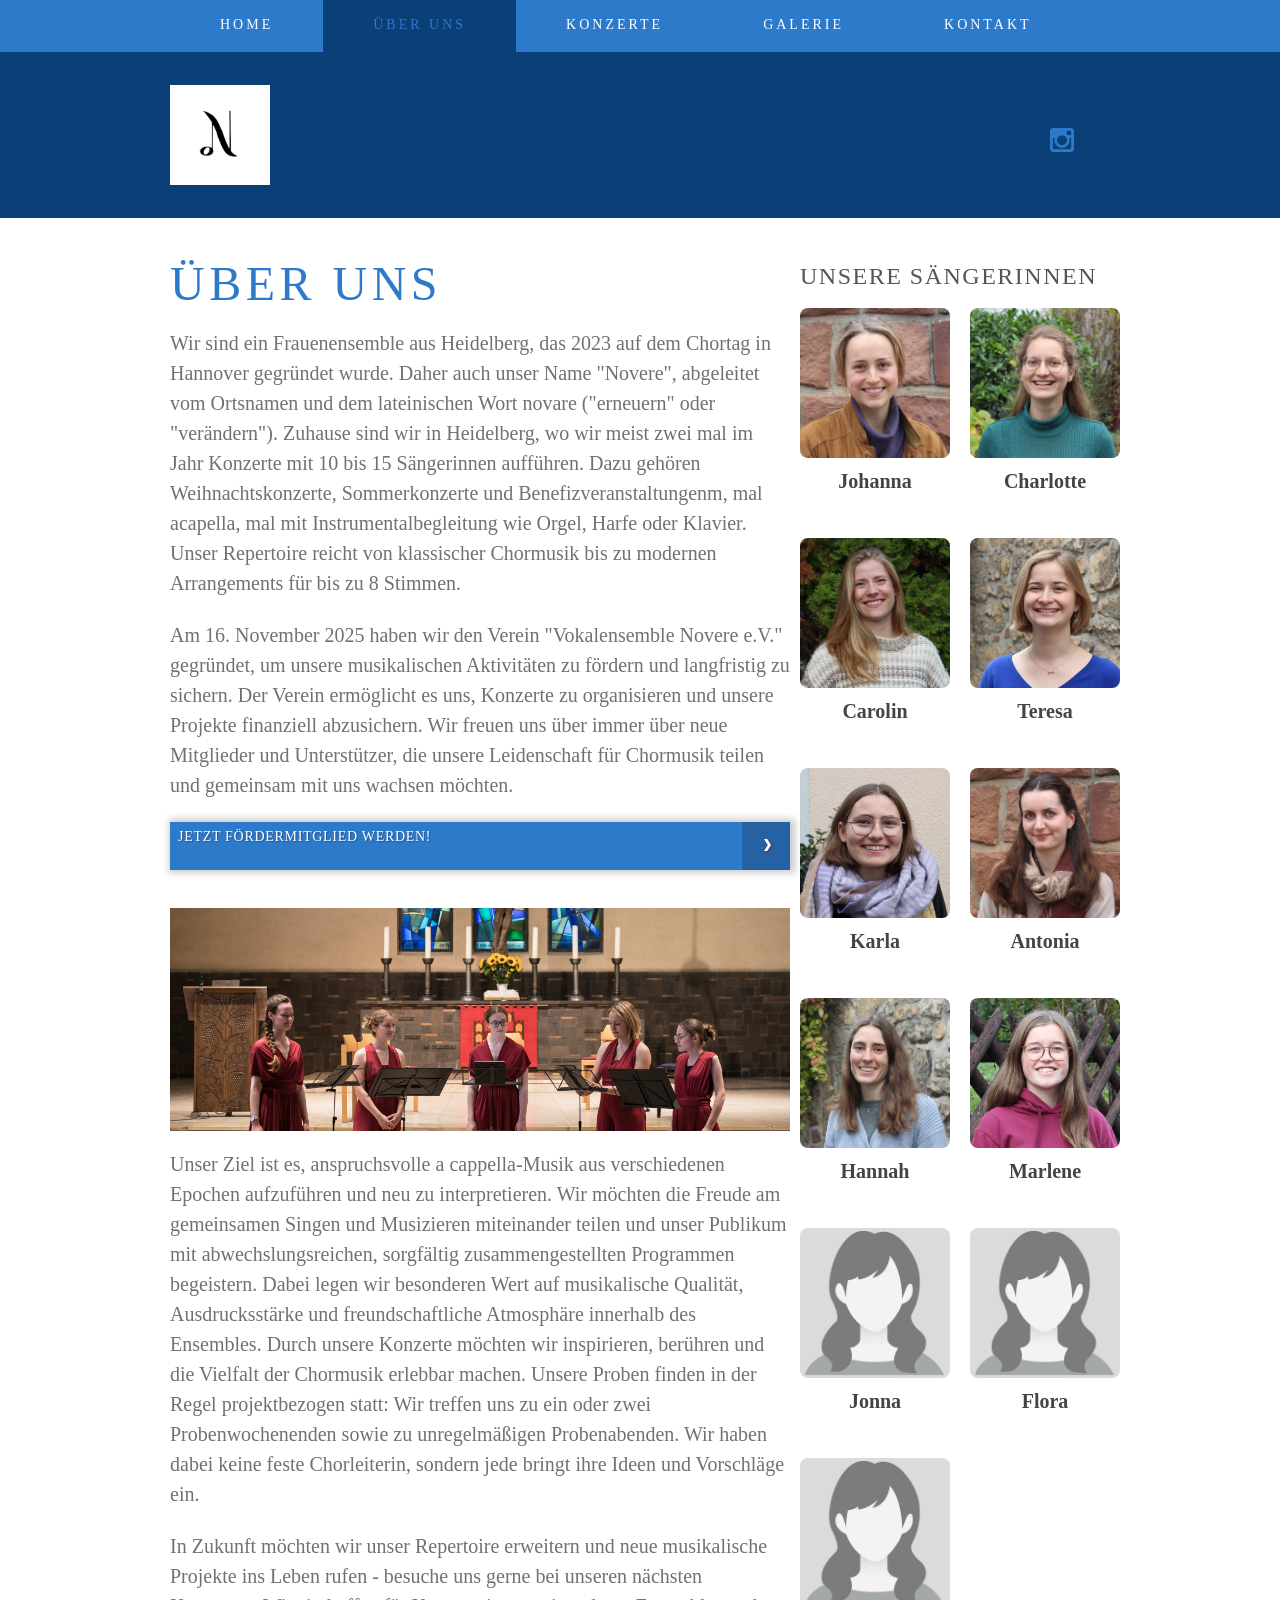
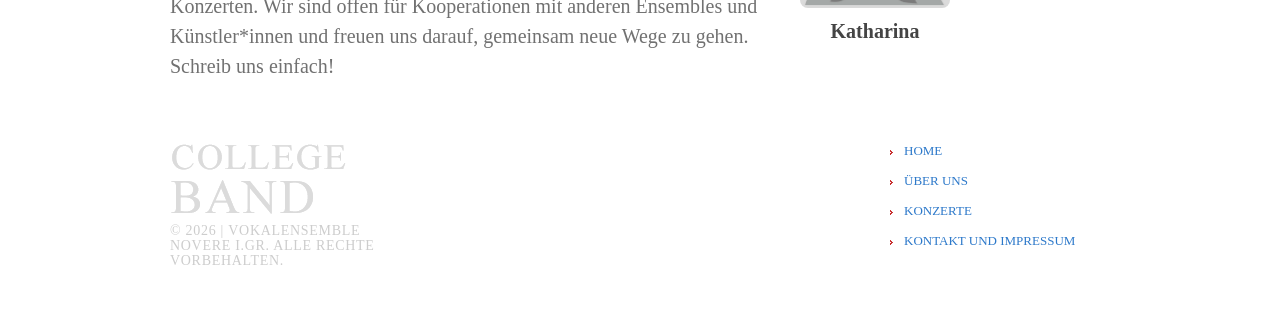
==== aboutus.html @ 7cf6eab9 "Initial commit" ====
<!DOCTYPE html>
<html lang="en">
<head>
    <title>Über Uns</title>
    <meta charset="utf-8">
    <meta name = "format-detection" content = "telephone=no" />
    <link rel="icon" href="images/favicon.ico" type="image/x-icon">
    <link rel="shortcut icon" href="images/favicon.ico" type="image/x-icon"/>
    <link rel="stylesheet" href="css/style.css">
    <script src="js/jquery.js"></script>
    <script src="js/jquery-migrate-1.1.1.js"></script>
    <script src="js/jquery.easing.1.3.js"></script>
    <script src="js/script.js"></script>
    <script src="js/superfish.js"></script>
    <script src="js/jquery.ui.totop.js"></script>
    <script src="js/jquery.mobilemenu.js"></script>

    <script>
        $(document).ready(function(){
            
            $().UItoTop({ easingType: 'easeOutQuart' });
        });
    </script>
</head>

<body>
<div id="page-wrapper">

<!--==============================header=================================-->
<header id="header">
    <section class="bg">
        <div class="container_12">
            <div class="grid_12">
                <section class="clearfix top_nav">
                    <nav class="horizontal-nav full-width horizontalNav-notprocessed">
                        <!-- ======= Navigation (Menü) ======= -->
                        <ul class="sf-menu">
                            <li><a href="index.html">Home</a></li>
                            <li class="current"><a href="aboutus.html">Über Uns</a> </li>
                            <li><a href="concerts.html">Konzerte</a> </li> 
                            <li><a href="gallery.html">Galerie</a> </li>
                            <li><a href="contact.html">Kontakt</a> </li>
                        </ul>
                    </nav><div class="clear"></div>
                </section>
            </div>
        </div>
    </section>
    <div class="container_12">
        <div class="grid_12 bg3">
            <div class="row">
                <div class="grid_11 alpha">
                    <h1><a href="index.html"><img src="images/logo.svg" alt="" style="max-height:100px; width:auto;"></a></h1>  <!-- TODO: Logo austauschen -->
                </div>
                <div class="grid_1 omega"> 
                    <div class="socials">
                        <a href="https://www.instagram.com/vokalensemble.novere/" target="_blank">
                            <i class="fa fa-instagram"></i>
                        </a>
                    </div>
                </div>
            </div>
        </div>
    </div>
</header>

<!--===================content====================-->

<div id="content">
    <div class="container_12">
        <div class="grid_8">
            <h2 class="pad2 mrg5">Über Uns</h2>
            <p> <!-- Who, when, where? -->
                Wir sind ein Frauenensemble aus Heidelberg, das 2023 auf dem Chortag in Hannover gegründet wurde.
                Daher auch unser Name "Novere", abgeleitet vom Ortsnamen und dem lateinischen Wort novare ("erneuern" oder "verändern").
                Zuhause sind wir in Heidelberg, wo wir meist zwei mal im Jahr Konzerte mit 10 bis 15 Sängerinnen aufführen.
                Dazu gehören Weihnachtskonzerte, Sommerkonzerte und Benefizveranstaltungenm, mal acapella, mal mit Instrumentalbegleitung wie Orgel, Harfe oder Klavier.
                Unser Repertoire reicht von klassischer Chormusik bis zu modernen Arrangements für bis zu 8 Stimmen.
            </p>

            <p> <!-- Vereinsgründung -->
                Am  16. November 2025 haben wir den Verein "Vokalensemble Novere e.V." gegründet, um unsere musikalischen Aktivitäten zu fördern und langfristig zu sichern.
                Der Verein ermöglicht es uns, Konzerte zu organisieren und unsere Projekte finanziell abzusichern.
                Wir freuen uns über immer über neue Mitglieder und Unterstützer, die unsere Leidenschaft für Chormusik teilen und gemeinsam mit uns wachsen möchten.
            </p>
            
            <div class="div1">
                <a class="a2" href="contact.html"> Jetzt Fördermitglied werden!</a>
            </div> 
            
            <figure class="mrg3">
                <img src="images/photos/2024-06-29_Konzertfoto_Berlin_schmal.JPG" alt="">
            </figure>

            <p> <!-- Mission, values, goals? -->
                Unser Ziel ist es, anspruchsvolle a cappella-Musik aus verschiedenen Epochen aufzuführen und neu zu interpretieren. 
                Wir möchten die Freude am gemeinsamen Singen und Musizieren miteinander teilen und unser Publikum mit abwechslungsreichen, sorgfältig zusammengestellten Programmen begeistern. 
                Dabei legen wir besonderen Wert auf musikalische Qualität, Ausdrucksstärke und freundschaftliche Atmosphäre innerhalb des Ensembles.
                Durch unsere Konzerte möchten wir inspirieren, berühren und die Vielfalt der Chormusik erlebbar machen.
                Unsere Proben finden in der Regel projektbezogen statt: Wir treffen uns zu ein oder zwei Probenwochenenden sowie zu unregelmäßigen Probenabenden.
                Wir haben dabei keine feste Chorleiterin, sondern jede bringt ihre Ideen und Vorschläge ein.
            </p>

            <p> <!-- Future plans? -->
                In Zukunft möchten wir unser Repertoire erweitern und neue musikalische Projekte ins Leben rufen - besuche uns gerne bei unseren nächsten Konzerten.
                Wir sind offen für Kooperationen mit anderen Ensembles und Künstler*innen und freuen uns darauf, gemeinsam neue Wege zu gehen. Schreib uns einfach!
            </p>
        </div>

        <h3 class="pad2 mrg6">Unsere Sängerinnen</h3> <!-- TODO Mitglieder austauschen -->
        <div class="members-grid">
            <div class="member">
                <img src="images/members/johanna.JPG" alt="Johanna" class="member-img">
                <p class="member-name">Johanna</p>
            </div>

            <div class="member">
                <img src="images/members/charlotte.JPG" alt="Charlotte" class="member-img">
                <p class="member-name">Charlotte</p>
            </div>

            <div class="member">
                <img src="images/members/carolin.JPG" alt="Carolin" class="member-img">
                <p class="member-name">Carolin</p>
            </div>

            <div class="member">
                <img src="images/members/teresa.JPG" alt="Teresa" class="member-img">
                <p class="member-name">Teresa</p>
            </div>

            <div class="member">
                <img src="images/members/karla.JPG" alt="Karla" class="member-img">
                <p class="member-name">Karla</p>
            </div>
            
            <div class="member">
                <img src="images/members/antonia.JPG" alt="Antonia" class="member-img">
                <p class="member-name">Antonia</p>
            </div>
            
            <div class="member">
                <img src="images/members/hannah.JPG" alt="Hannah" class="member-img">
                <p class="member-name">Hannah</p>
            </div>
            
            
            
            <div class="member">
                <img src="images/members/marlene.JPG" alt="Marlene" class="member-img">
                <p class="member-name">Marlene</p>
            </div>
            
            <div class="member">
                <img src="images/members/member.jpg" alt="Jonna" class="member-img">
                <p class="member-name">Jonna</p>
            </div>
            
            <div class="member">
                <img src="images/members/member.jpg" alt="Flora" class="member-img">
                <p class="member-name">Flora</p>
            </div>

            <div class="member">
                <img src="images/members/member.jpg" alt="Katharina" class="member-img">
                <p class="member-name">Katharina</p>
            </div>
            
        </div>
    </div>
</div>


<!--===================footer=====================-->

<footer>
    <div class="container_12">
        <div class="grid_3 flt1">
            <ul class="list1">
                <li><a href="index.html">Home</a></li>
                <li><a href="aboutus.html">Über Uns</a></li>
                <li><a href="concerts.html">Konzerte</a></li>
                <li><a href="contact.html">Kontakt und Impressum</a></li>
            </ul>
        </div>
        
        <div class="grid_3">
            <h1><a href="index.html"><img src="images/logo_footer.png" alt=""></a></h1> <!-- TODO: Logo austauschen -->
            <p class="privacy">&copy; <span id="copyright-year"></span>&nbsp;|&nbsp;<a href="contact.html">Vokalensemble Novere i.Gr. Alle Rechte vorbehalten.</a></p><!--{%FOOTER_LINK} -->
        </div>
    </div>
</footer>

</div>

</body>

</html>
---- css/style.css ----
/*css*/
@import "../css/reset.css";
@import "../css/skeleton.css";
@import "../css/font-awesome.css";
@import "../css/superfish.css";

@import url(//fonts.googleapis.com/css?family=Open+Sans:400,700italic,400italic,700);

html, body {
  height: 100%;      /* Browser-Fenster komplett füllen */
  margin: 0;
  padding: 0;
}

#page-wrapper {
  min-height: 100%;  /* mindestens Bildschirmhöhe */
  display: flex;
  flex-direction: column;
}

#content {
  flex: 1;           /* Content nimmt den freien Platz ein */
}

body{
	min-width: 960px;
	background-color: #fff;
	font: 20px/30px 'Trebuchet MS'; /*font: 13px/18px 'Trebuchet MS';*/
	color: #717171; /*#bababa;*/
}
p {
	margin-bottom: 22px;
}
h2, h3{
	font-weight: normal;
	font-family: 'times new roman';
	text-transform: uppercase;
}
h2{
	font-size: 48px;
	letter-spacing: 4.5px;
	color: #2d79ca; /*  #c73030;*/
	padding-top: 43px;
	margin-bottom: 20px;
	line-height: 40px;
}
h3{
	font-size: 24px;
	color: #555;
	letter-spacing: 1.5px;
	line-height: 24px;
	margin-bottom: 15px;
	padding-top: 43px;
}
img {
	max-width: 100%;
}
input {
	border-radius: 0 !important;
	outline: none !important;
	-webkit-appearance: none;
}
article{
	overflow: hidden;
}
a[href^="tel:"] {
	color: inherit;
	text-decoration: none;
}
figure{
	display: inline-block;
}
* {
	-webkit-text-size-adjust: none;
}

/*--------------Header--------------*/
#header{
	/*background: url('../images/bg11.jpg') repeat-x;*/
	background: #0b3f77; 
	position: relative;
}
section.bg{
	/*background: url('../images/bg.jpg') repeat-x;*/
	background: #2d79ca;
}
.bg3{
	background: url('../images/bg3.png') -27px -5px no-repeat;
}
#header h1{
	clear: both;
	display: inline-block;
	margin: 33px 0;
}
#header h1 img{
	display: block;
}
.socials i.fa-instagram {
    font-size: 28px;   /* Icon-Größe */
    color: #2d79ca;    /* Instagram-Farbe */
    transition: color 0.3s;
}

.socials i.fa-instagram:hover {
    color: #fff;
}
.socials{
	padding-top: 75px;
}
.video_icon{
	width: 68px;
	background: url('../images/icon_video.jpg') no-repeat;
	display: inline-block;
	height: 68px;
	position: absolute;
	top: 50%;
	left: 50%;
	margin-left: -34px;
}
.video_icon:hover{
	opacity: 0.5;
}
.block{
	display: inline-block;
}

/*-------------Content-------------*/
.bg2{
	position: relative;
}
.bg2:after{
	height: 77px;
	background: url('../images/bg2.png') no-repeat;
	width: 100%;
	bottom: auto;
	top: 0;
}
.bg7{
	background: #fbfbfb;
}

/*-------------Page 1-------------*/
time{
	font: 48px/48px 'Minion Pro';
}
#header time{
	color: #fff;
	float: left;
	padding: 10px 15px 11px 16px;
	display: inline-block;
	background: #2d79ca;
}
#header time>span, .date{
	text-transform: uppercase;
	font-size: 18px;
}
#header .date{
	background: #fff;
	font-family: 'Minion Pro';
	color: #2d79ca;
	letter-spacing: 2px;
	overflow: hidden;
    padding: 25px 0 0 40px;
	font-weight: bold;
    height: 44px;
}
.div1{
	color: #fff;
	font-family: 'times new roman';
	margin-bottom: 38px;
	text-transform: uppercase;
	line-height: 1
}
.div1 figcaption{
	font-size: 24px;
	line-height: 28px;
	text-shadow: 1px 1px 1px rgba(0, 0, 0, 0.32);
	margin: 5px 0 9px;
	letter-spacing: 1.5px;
}
.flt{
	float: left;
}
.flt1{
	float: right;
}
.div2{
	background: #f5f5f5;
}
.div2 span{
	color: #2d79ca;
	letter-spacing: 1px;
	display: inline-block;
	font: 24px/26px 'times new roman';
	text-transform: uppercase;
	padding: 17px 10px 13px 12px;
}
.div4{
	background: #f5f5f5;
	padding: 15px 20px 20px;
}

/*-------------Page 2-------------*/
time.page2{
	font: 28px/18px 'Minion Pro';
	display: inline-block;
	color: #555;
	float: left;
	margin: 3px 20px 0 0;
}
time.page2 span{
	color: #2d79ca;
}
.extra_wrapper{
	overflow: hidden;
}
.blk1+.blk1{
	margin-top: 35px;
}

/*-------------Page 3-------------*/
.page3{
	font: 28px/18px 'Minion Pro';
	color: #555;
}
time.page3 span{
	color: #2d79ca;
}
.blk3+.blk3{
	margin-top: 20px;
}
.blk4+.blk4{
	margin-top: 30px;
}

/*-------------members-------------*/

.members-grid {
    display: grid;
    grid-template-columns: repeat(2, 1fr); /* 2 Spalten */
    gap: 20px; /* Abstand zwischen den Kästchen */
}

.member {
    text-align: center; /* Name unter Bild zentrieren */
}

.member-img {
    width: 100%;       /* Bild passt in die Spalte */
    max-width: 200px;  /* Begrenzung, damit es nicht zu groß wird */
    height: auto;
    border-radius: 8px; /* optional: abgerundete Ecken */
}

.member-name {
    margin-top: 8px;
    font-weight: bold;
    color: #444; /* oder deine Standardfarbe */
}

/*-------------vergangenes konzert-------------*/

/* Container für vergangene Konzerte */
.concert-past {
    margin-bottom: 30px;
    padding:15px 0px;
    border-bottom: 1px solid #ddd;  /* feine Trennung */
}
.concert-info h4 {
    font-size: 22px;
    margin-bottom: 10px;
	margin-top: 10px;
    color: #444;               /* passt zu deinem Body-Text */
}
.concert-info p {
    font-size: 18px;
    line-height: 1.5;
    color: #717171;            /* gleiche Farbe wie Body */
}
.concert-poster img {
    width: 100%;               /* passt ins Grid */
    height: auto;
    border: 1px solid #ccc;    /* dezenter Rahmen */
    border-radius: 6px;
    padding: 4px;
    background: #fff;
}

/* Kontaktseite */
.contact-info {
  margin-top: 15px;
  font-size: 18px;
  line-height: 1.6;
  color: #717171;
}

.contact-info h4 {
  font-size: 22px;
  margin-bottom: 10px;
  color: #444;
}

.contact-info a {
  color: #2d79ca;
  font-weight: bold;
  text-decoration: none;
}

.contact-info a:hover {
  color: #bababa; 
}

/* Social Media Box */
.social-box {
  background: #f8f8f8;
  padding: 15px;
  border-radius: 8px;
  box-shadow: 0 2px 5px rgba(0,0,0,0.05);
  margin-bottom: 20px;
}

.bank-box {
  background: #ffffff;
  padding: 12px 40px;
  border-radius: 6px;
  margin: 12px 200px;
  text-align: left;
  font-family: "Courier New", monospace;
  border: 1px solid #e0e0e0;
}

.insta-icon {
  width: 24px;
  height: 24px;
  vertical-align: middle;
  margin-right: 8px;
}

.instagram-link {
  display: inline-block;
  margin-top: 10px;
  font-size: 18px;
  color: #E1306C;
  font-weight: bold;
  text-decoration: none;
}

.instagram-link:hover {
  text-decoration: underline;
  color: #bababa;
}

/*-------------images--------------*/
.img1{
	float: left;
	margin: 4px 20px 20px 0;
	display: inline-block;
}
.img2{
	float: left;
	margin: 0px 20px 20px 0;
	display: inline-block;
}
.img7{
	width: 36px;
}
/*.member-img{
	width: 40%;
	height: 150px;
	border-radius: 50%;
	overflow: hidden;
	margin-bottom: 15px;
}*/
.gallery li{
	margin-bottom: 30px;
}

.poster-box {
    width: 100%;
    margin-top: 10px;
    padding: 10px;
    box-sizing: border-box;
}

.slider-box {
    background: #2d79ca;              /* gleiches Blau */
    color: #fff;                      /* weiße Schrift */
    font-family: 'times new roman';
    font-size: 24px;
    line-height: 38px;
    letter-spacing: 1px;
    padding: 20px;                    /* etwas Innenabstand */
    margin-bottom: 37px;              /* Abstand nach unten */
    -webkit-box-shadow: 2px 0px 7px 4px rgba(15, 14, 14, 0.19);
    -moz-box-shadow: 2px 0px 7px 4px rgba(15, 14, 14, 0.19);
    box-shadow: 2px 0px 7px 4px rgba(15, 14, 14, 0.19);
}

/*----------------text-------------*/
.p3, .p7{
	color: #555;
	font-weight: bold;
}
.p4{
	color: #2d79ca;
	letter-spacing: 1.5px;
	text-transform: uppercase;
	font: 'times new roman'; /*14px/18px 'times new roman'*/
}
.p6{
	display: block;
	color: #555;
	font-weight: bold;
}
.p7 span{
	display: inline-block;
	width: 25px;
	position: relative;
}
.qw1:after, .qw2:after{
	content: '';
	height: 12px;
	display: block;
	width: 15px;
	position: absolute;
	color: #2d79ca;
}
.qw1:after{
	background: url('../images/quote1.png') no-repeat;
}
.qw2:after{
	top: 6px;
	background: url('../images/quote2.png') no-repeat;
}

/*---------------List--------------*/
.list{
	font: 12px/24px 'Trebuchet MS'; /*12px/24px 'Trebuchet MS';*/
	text-transform: uppercase;
	color: #555;
	margin-bottom: 34px;
}
.list span{
	color: #2d79ca;
}
.list1{
	margin: 10px 0 0px;
}
.list1 li{
	padding-left: 14px;
}
.list1 a{
	position: relative;
	font: 13px/26px 'Trebuchet MS';
	text-transform: uppercase;
	color: #2d79ca;
}
.list1 a:hover, .a6:hover, .a7:hover, div.a8 a:hover{
	color: #bababa;
}
.list1 a:before{
	content: '';
	top: 7px;
	display: inline-block;
	height: 5px;
	position: absolute;
	left: -14px;
	background: url('../images/marker1.png') right 0 no-repeat;
	width: 3px;
}
.list1 a:hover:before{
	background-position: left 0;
	transition: 0.5s ease;
	-webkit-transition: 0.5s ease;
}

/*---------------Links-------------*/
a {
	text-decoration: none;
	color: inherit;
	transition: 0.5s ease;
	-webkit-transition: 0.5s ease;
}
a:hover {
	color: #2d79ca; /* #e41616; */
}
a.lightbox {
	display: block;
	position: relative;
}
a.lightbox span {
	-webkit-transition: 0.5s ease;
	-o-transition: 0.5s ease;
	transition: 0.5s ease;
	display: block;
	position: absolute;
	z-index: 10;
	left: 0;
	right: 0;
	top: 0;
	bottom: 0;
	background: url(../images/magnify.png) -100px center no-repeat;
}
a.lightbox:hover span {
	background-position: center center;
}
a.a1{
	color: #004691; /*#770000;*/
	letter-spacing: 1px;
	text-transform: uppercase;
	background: #2d79ca;
	display: block;
	margin-bottom: 37px;
}
a.a1>div{
	-webkit-box-shadow: 2px 0px 7px 4px rgba(15, 14, 14, 0.19);  
	-moz-box-shadow: 2px 0px 7px 4px rgba(15, 14, 14, 0.19);  
	box-shadow: 2px 0px 7px 4px rgba(15, 14, 14, 0.19);
	font-size: 24px;
	padding: 20px;
	font-family: 'times new roman';
	line-height: 38px;
}
.a1 .div1 p {
	padding-left: 19px;
    color: #fff;            /* weiß */
    font-size: 18px;        /* normale Größe */
    line-height: 24px;      /* angenehmer Zeilenabstand */
    font-weight: normal;    /* normale Schriftstärke */
    text-transform: none;   /* keine Großbuchstaben */
    margin: 10px 0 10px 0px;     /* Abstand zum oberen Inhalt */
}
.a1:hover .div1 p {
    color: #2d79ca;    /* blue on hover */
}

a.a1>div>span.p2{
	font-size: 72px;
	display: inline-block;
	letter-spacing: -3.5px;
	margin-bottom: 8px;
}
a.a1 span.p1{
	line-height: 34px;
	background: #2462a4; /*#a11d1d;*/
	margin-top: 10px;
	padding: 0 0 2px 22px;
	display: block;
	letter-spacing: 1.5px;
	font-size: 14px;
	color: #2d79ca; /*#e74343*/
}
a.a1>div:hover{
	color: #2d79ca;
	background: #fff;
}
a.a1>:hover .p1{
	background: #e4e4e4;
}
.a2{
	line-height: 18px;
	display: block;
	background: #2d79ca;
	padding: 6px 52px 0 8px;
	position: relative;
	text-shadow: 1px 1px 1px rgba(0, 0, 0, 0.29);
	font-size: 14px;
	letter-spacing: 0.7px;
	min-height: 42px;
	-webkit-box-shadow: 1px 0px 5px 4px rgba(15, 14, 14, 0.19);  -moz-box-shadow: 2px 0px 7px 4px rgba(15, 14, 14, 0.19);  
	box-shadow: 2px 0px 7px 3px rgba(15, 14, 14, 0.22);
}
.a2:hover{
	color: #2d79ca;
	background: #fff;
}
.a2:after, .a3:after, .bg2:after, .a4:after{
	content: '';
	position: absolute;
	display: inline-block;
}
.a2:after{
	top: 0;
	width: 48px;
	right: 0;
	background: url('../images/link.png') 20px 16px no-repeat #2462a4; /*#a11d1d;*/
	height: 48px;
}
.a3:after {
	height: 37px;
	top: 0;
	left: 2px;
	background: url('../images/icon2.png') 0 0 no-repeat;
	width: 37px;
}
div.a31 {
	font-size: 24px;
	line-height: 26px;
	text-transform: uppercase;
	color: #fff;
	letter-spacing: 1px;
	font-family: 'times new roman';
	position: relative;
	padding-top: 41px;
}

a.a3:hover {
	color: #2d79ca; /* #e41616; */
	text-shadow: 1px 1px 1px rgba(0, 0, 0, 0.38);
}
.a3:hover:after {
	background-position: 0 bottom;
}
.a4{
	padding: 9px 50px 9px 18px;
	display: block;
	font: 14px 'times new roman';
	position: relative;
	background: #2d79ca;
	text-transform: uppercase;
	color: #fff;
	letter-spacing: 2px;
}
.a4:after{
	height: 35px;
	right: 0;
	top: 0;
	background: url('../images/link2.png') 13px 10px no-repeat #004691; /*#ac0000;*/
	width: 35px;
}
.a4:hover{
	color: #555;
	background: #e3e3e3;
}
.a5{
	color: #555;
	font-weight: bold;
}
.a6{
	color: #2d79ca;
	text-transform: uppercase;
	font: 14px 'times new roman';
	text-decoration: underline;
	letter-spacing: 1.5px;
}
.a7{
	color: #2d79ca;
}
.a8{
	color: #2d79ca;
	text-transform: uppercase;
	font: 14px 'times new roman';
	letter-spacing: 1.5px;
}

a.gal {
    display: block;
    position: relative;
    margin-bottom: 14px;
}
a.gal span {
    position: absolute;
    display: block;
    left: 0;
    right: 0;
    top: 0;
    bottom: 0;
    border: 0 solid #2d79ca;
    transition: 0.5s ease;
    -o-transition: 0.5s ease;
    -webkit-transition: 0.5s ease;
}
a.gal:hover span {
    border-width: 18px;
}

/*------------indent-----------*/
.pad1{
	padding-top: 0;
}
.pad2{
	padding-top: 46px;
}
.pad3{
	padding-top: 55px;
}
.pad4{
	padding-right: 30px;
}
.pad5{
	padding-top: 21px;
}
.pad6{
	padding-top: 50px;
}
.mrg1{
	margin-right: 25px;
}
.mrg2{
	margin-top: 4px;
} 	
.mrg3{
	margin-bottom: 18px;
}
.mrg4{
	margin-bottom: 22px;
}
.mrg5{
	margin-bottom: 24px;
}
.mrg6{
	margin-bottom: 20px;
}
.mrg7{
	margin-bottom: 16px;
}
.mrg8{
	margin-bottom: 12px;
}
.mrg9{
	margin-bottom: 38px;
}

/*------------Footer------------*/
footer{
	padding: 25px 0 40px;
}
footer.brd{
	border-top: 10px solid #fbfbfb;
}
footer h1{
	display: inline-block;
	margin: 15px 0 7px;
}
.privacy{
	color: #cdcdcd;
	letter-spacing: 0.7px;
	text-transform: uppercase;
	font: 14px/15px 'times new roman';
}

/*-------------To Top-----------*/
#toTop {
    display: none;
    text-decoration: none;
    position: fixed;
    bottom: 40px;
    left: 51%;
    margin-left: 500px;
    overflow: hidden;
    width: 32px;
    height: 18px;
    text-indent: -999px;
    z-index: 20;
    background: url('../images/totop.png') 0 0 no-repeat ;
    transition: 0s ease;
    -o-transition: 0s ease;
    -webkit-transition: 0s ease;
}
#toTop:hover {
    outline: none;
    opacity: 0.4;
    filter:alpha(opacity=40);
}

/*---------------Map-------------*/

.map {
	overflow: hidden;
	margin-bottom: 52px;
}
.map figure {
    float: left;
    width: 100%;
    overflow: hidden;
    display: block;
	margin: 0 28px 15px 0;
	-moz-box-sizing: border-box;
	box-sizing: border-box;
}
.map figure iframe{
	height: 368px;
	position: relative;
	max-width: 100%;
	overflow: hidden;
	width: 100%;
}
.map address {
    line-height: inherit;
    text-align: left;
	display: inline-block;
	color: #b3b3b3;
	font-weight: normal;
	float: left;
	font-style: normal;
}
.map address+address{
	margin-left: 40px;
}
.map address dt {
	margin-bottom: 18px;
}
.map address dd{
	height: 18px;
}
.map address dd span {
	color: inherit;
	padding: 0;
	min-width: 92px;
	display: inline-block;
	text-align: left;
}
.map address a{
	color: #2d79ca;
	text-transform: uppercase;
}

/*=========================RESPONSIVE LAYOUTS===========================*/

@media only screen and (max-width: 995px) {
	body {
	 min-width: 768px;
	}
	img {
		width: 100%;
	}
	.a2{
		font-size: 12px;
		line-height: 13px;
	}
	a.a1>div{
		font-size: 20px;
	}
	a.a1, .div1{
		margin-bottom: 20px;
	}
	.list{
		font-size: 12px;
		line-height: 14px;
	}
	.list li+li{
		margin-top: 15px; 
	}
	.bg3{
		background-size: 100% 100%;
		background-position: -27px 0px;
	}
}


@media only screen and (max-width: 767px) {
	body {
	 min-width: 420px;
	}
	#header{
		background-repeat: repeat;
	}
	#header h1{
		margin: 20px 0 10px;
	}
	#content{
		text-align: center;
	}
	.socials{
		text-align: center;
		padding: 15px 0 20px;
	}
	a.a1{
		display: inline-block;
		margin-right: 20px;
		float: left;
	}
	a.a1>div span {
		padding: 0 10px;
	}
	.a2{
		display: inline-block;
		max-width: 176px;
	}
	div.a3{
		margin-bottom: 20px;
	}
	#header .date{
		height: 54px;
		text-align: center;
		padding: 15px 10px 0;
	}
	.list1{
		margin: 10px 0 20px;
	}
	.list, .list1{
		text-align: left;
	}
	footer{
		text-align: center;
	}
	.img1, .img2{
		float: none;
		margin-right: 0;
	}
	.mrg10{
		margin-bottom: 50px;
	}
	.pad7{
		padding-top: 0;
	}
	.bg3{
		background: none;
	}
	.map address{
		float: none;
		display: block;
	}
	.map address+address {
		margin: 30px 0 0;
	}
}


@media only screen and (max-width: 480px) {
	body {
		min-width: 320px;
	}
	#header{
		text-align: center;
	}
	a.a1{
		float: none;
		margin: 15px 0;
	}
	.flt{
		float: none;
		margin: 0 0 15px!important;
	}
	time.page2{
		float: none;
		margin-bottom: 10px;
	}
	.map figure iframe{
		height: 250px;
	}
	.map address+address{
		margin-left: 0;
		margin-top: 30px;
	}
	.map address{
		float: none;
	}
	.pad8{
		padding-top: 0;
	}
}
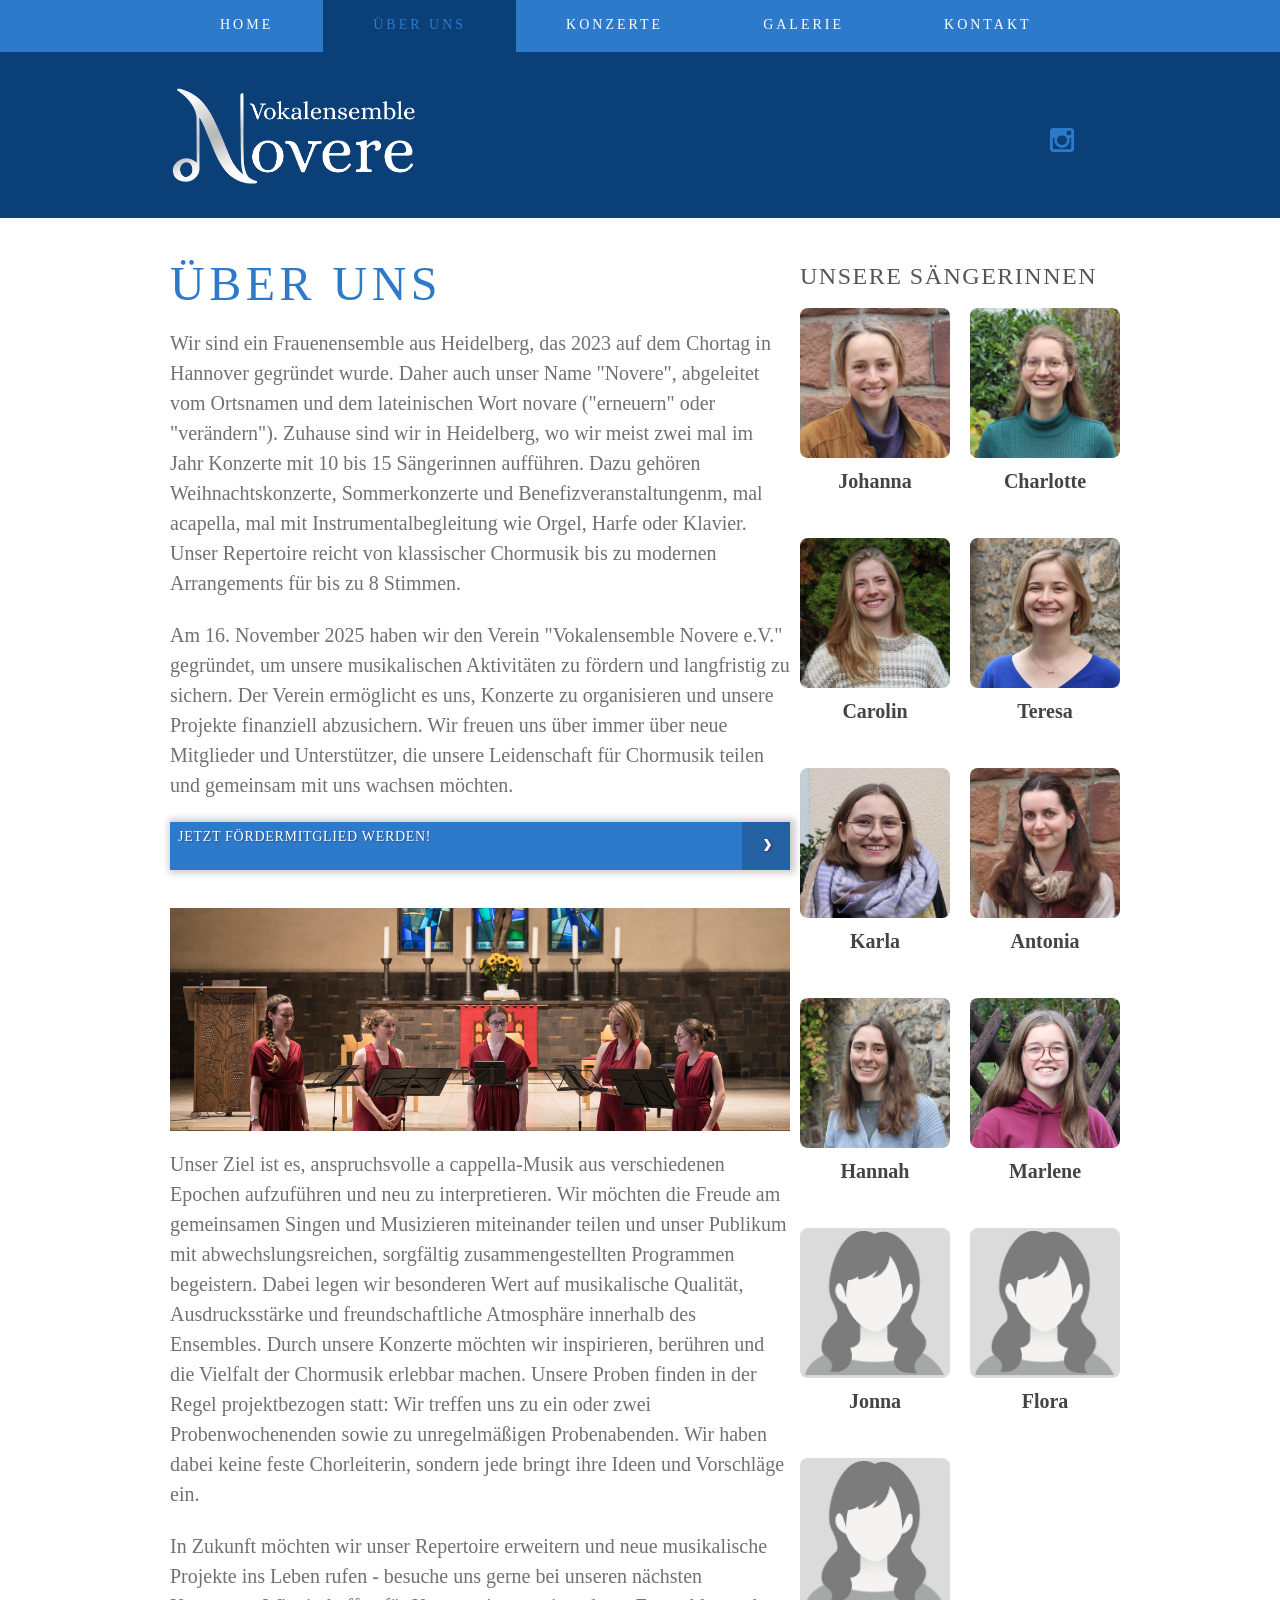
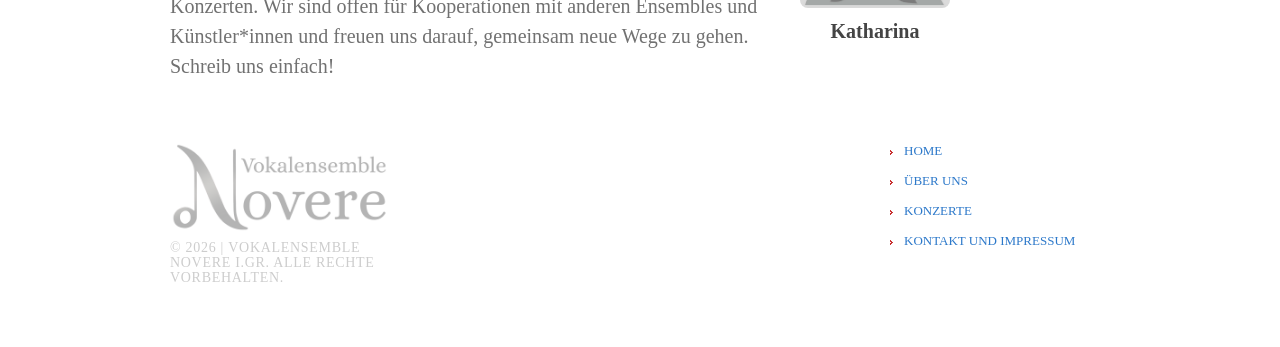
==== commit 4a0eb6dc: "Update Logo" ====
--- a/aboutus.html
+++ b/aboutus.html
@@ -1,198 +1,198 @@
-<!DOCTYPE html>
-<html lang="en">
-<head>
-    <title>Über Uns</title>
-    <meta charset="utf-8">
-    <meta name = "format-detection" content = "telephone=no" />
-    <link rel="icon" href="images/favicon.ico" type="image/x-icon">
-    <link rel="shortcut icon" href="images/favicon.ico" type="image/x-icon"/>
-    <link rel="stylesheet" href="css/style.css">
-    <script src="js/jquery.js"></script>
-    <script src="js/jquery-migrate-1.1.1.js"></script>
-    <script src="js/jquery.easing.1.3.js"></script>
-    <script src="js/script.js"></script>
-    <script src="js/superfish.js"></script>
-    <script src="js/jquery.ui.totop.js"></script>
-    <script src="js/jquery.mobilemenu.js"></script>
-
-    <script>
-        $(document).ready(function(){
-            
-            $().UItoTop({ easingType: 'easeOutQuart' });
-        });
-    </script>
-</head>
-
-<body>
-<div id="page-wrapper">
-
-<!--==============================header=================================-->
-<header id="header">
-    <section class="bg">
-        <div class="container_12">
-            <div class="grid_12">
-                <section class="clearfix top_nav">
-                    <nav class="horizontal-nav full-width horizontalNav-notprocessed">
-                        <!-- ======= Navigation (Menü) ======= -->
-                        <ul class="sf-menu">
-                            <li><a href="index.html">Home</a></li>
-                            <li class="current"><a href="aboutus.html">Über Uns</a> </li>
-                            <li><a href="concerts.html">Konzerte</a> </li> 
-                            <li><a href="gallery.html">Galerie</a> </li>
-                            <li><a href="contact.html">Kontakt</a> </li>
-                        </ul>
-                    </nav><div class="clear"></div>
-                </section>
-            </div>
-        </div>
-    </section>
-    <div class="container_12">
-        <div class="grid_12 bg3">
-            <div class="row">
-                <div class="grid_11 alpha">
-                    <h1><a href="index.html"><img src="images/logo.svg" alt="" style="max-height:100px; width:auto;"></a></h1>  <!-- TODO: Logo austauschen -->
-                </div>
-                <div class="grid_1 omega"> 
-                    <div class="socials">
-                        <a href="https://www.instagram.com/vokalensemble.novere/" target="_blank">
-                            <i class="fa fa-instagram"></i>
-                        </a>
-                    </div>
-                </div>
-            </div>
-        </div>
-    </div>
-</header>
-
-<!--===================content====================-->
-
-<div id="content">
-    <div class="container_12">
-        <div class="grid_8">
-            <h2 class="pad2 mrg5">Über Uns</h2>
-            <p> <!-- Who, when, where? -->
-                Wir sind ein Frauenensemble aus Heidelberg, das 2023 auf dem Chortag in Hannover gegründet wurde.
-                Daher auch unser Name "Novere", abgeleitet vom Ortsnamen und dem lateinischen Wort novare ("erneuern" oder "verändern").
-                Zuhause sind wir in Heidelberg, wo wir meist zwei mal im Jahr Konzerte mit 10 bis 15 Sängerinnen aufführen.
-                Dazu gehören Weihnachtskonzerte, Sommerkonzerte und Benefizveranstaltungenm, mal acapella, mal mit Instrumentalbegleitung wie Orgel, Harfe oder Klavier.
-                Unser Repertoire reicht von klassischer Chormusik bis zu modernen Arrangements für bis zu 8 Stimmen.
-            </p>
-
-            <p> <!-- Vereinsgründung -->
-                Am  16. November 2025 haben wir den Verein "Vokalensemble Novere e.V." gegründet, um unsere musikalischen Aktivitäten zu fördern und langfristig zu sichern.
-                Der Verein ermöglicht es uns, Konzerte zu organisieren und unsere Projekte finanziell abzusichern.
-                Wir freuen uns über immer über neue Mitglieder und Unterstützer, die unsere Leidenschaft für Chormusik teilen und gemeinsam mit uns wachsen möchten.
-            </p>
-            
-            <div class="div1">
-                <a class="a2" href="contact.html"> Jetzt Fördermitglied werden!</a>
-            </div> 
-            
-            <figure class="mrg3">
-                <img src="images/photos/2024-06-29_Konzertfoto_Berlin_schmal.JPG" alt="">
-            </figure>
-
-            <p> <!-- Mission, values, goals? -->
-                Unser Ziel ist es, anspruchsvolle a cappella-Musik aus verschiedenen Epochen aufzuführen und neu zu interpretieren. 
-                Wir möchten die Freude am gemeinsamen Singen und Musizieren miteinander teilen und unser Publikum mit abwechslungsreichen, sorgfältig zusammengestellten Programmen begeistern. 
-                Dabei legen wir besonderen Wert auf musikalische Qualität, Ausdrucksstärke und freundschaftliche Atmosphäre innerhalb des Ensembles.
-                Durch unsere Konzerte möchten wir inspirieren, berühren und die Vielfalt der Chormusik erlebbar machen.
-                Unsere Proben finden in der Regel projektbezogen statt: Wir treffen uns zu ein oder zwei Probenwochenenden sowie zu unregelmäßigen Probenabenden.
-                Wir haben dabei keine feste Chorleiterin, sondern jede bringt ihre Ideen und Vorschläge ein.
-            </p>
-
-            <p> <!-- Future plans? -->
-                In Zukunft möchten wir unser Repertoire erweitern und neue musikalische Projekte ins Leben rufen - besuche uns gerne bei unseren nächsten Konzerten.
-                Wir sind offen für Kooperationen mit anderen Ensembles und Künstler*innen und freuen uns darauf, gemeinsam neue Wege zu gehen. Schreib uns einfach!
-            </p>
-        </div>
-
-        <h3 class="pad2 mrg6">Unsere Sängerinnen</h3> <!-- TODO Mitglieder austauschen -->
-        <div class="members-grid">
-            <div class="member">
-                <img src="images/members/johanna.JPG" alt="Johanna" class="member-img">
-                <p class="member-name">Johanna</p>
-            </div>
-
-            <div class="member">
-                <img src="images/members/charlotte.JPG" alt="Charlotte" class="member-img">
-                <p class="member-name">Charlotte</p>
-            </div>
-
-            <div class="member">
-                <img src="images/members/carolin.JPG" alt="Carolin" class="member-img">
-                <p class="member-name">Carolin</p>
-            </div>
-
-            <div class="member">
-                <img src="images/members/teresa.JPG" alt="Teresa" class="member-img">
-                <p class="member-name">Teresa</p>
-            </div>
-
-            <div class="member">
-                <img src="images/members/karla.JPG" alt="Karla" class="member-img">
-                <p class="member-name">Karla</p>
-            </div>
-            
-            <div class="member">
-                <img src="images/members/antonia.JPG" alt="Antonia" class="member-img">
-                <p class="member-name">Antonia</p>
-            </div>
-            
-            <div class="member">
-                <img src="images/members/hannah.JPG" alt="Hannah" class="member-img">
-                <p class="member-name">Hannah</p>
-            </div>
-            
-            
-            
-            <div class="member">
-                <img src="images/members/marlene.JPG" alt="Marlene" class="member-img">
-                <p class="member-name">Marlene</p>
-            </div>
-            
-            <div class="member">
-                <img src="images/members/member.jpg" alt="Jonna" class="member-img">
-                <p class="member-name">Jonna</p>
-            </div>
-            
-            <div class="member">
-                <img src="images/members/member.jpg" alt="Flora" class="member-img">
-                <p class="member-name">Flora</p>
-            </div>
-
-            <div class="member">
-                <img src="images/members/member.jpg" alt="Katharina" class="member-img">
-                <p class="member-name">Katharina</p>
-            </div>
-            
-        </div>
-    </div>
-</div>
-
-
-<!--===================footer=====================-->
-
-<footer>
-    <div class="container_12">
-        <div class="grid_3 flt1">
-            <ul class="list1">
-                <li><a href="index.html">Home</a></li>
-                <li><a href="aboutus.html">Über Uns</a></li>
-                <li><a href="concerts.html">Konzerte</a></li>
-                <li><a href="contact.html">Kontakt und Impressum</a></li>
-            </ul>
-        </div>
-        
-        <div class="grid_3">
-            <h1><a href="index.html"><img src="images/logo_footer.png" alt=""></a></h1> <!-- TODO: Logo austauschen -->
-            <p class="privacy">&copy; <span id="copyright-year"></span>&nbsp;|&nbsp;<a href="contact.html">Vokalensemble Novere i.Gr. Alle Rechte vorbehalten.</a></p><!--{%FOOTER_LINK} -->
-        </div>
-    </div>
-</footer>
-
-</div>
-
-</body>
-
+<!DOCTYPE html>
+<html lang="en">
+<head>
+    <title>Über Uns</title>
+    <meta charset="utf-8">
+    <meta name = "format-detection" content = "telephone=no" />
+    <link rel="icon" href="images/favicon.ico" type="image/x-icon">
+    <link rel="shortcut icon" href="images/favicon.ico" type="image/x-icon"/>
+    <link rel="stylesheet" href="css/style.css">
+    <script src="js/jquery.js"></script>
+    <script src="js/jquery-migrate-1.1.1.js"></script>
+    <script src="js/jquery.easing.1.3.js"></script>
+    <script src="js/script.js"></script>
+    <script src="js/superfish.js"></script>
+    <script src="js/jquery.ui.totop.js"></script>
+    <script src="js/jquery.mobilemenu.js"></script>
+
+    <script>
+        $(document).ready(function(){
+            
+            $().UItoTop({ easingType: 'easeOutQuart' });
+        });
+    </script>
+</head>
+
+<body>
+<div id="page-wrapper">
+
+<!--==============================header=================================-->
+<header id="header">
+    <section class="bg">
+        <div class="container_12">
+            <div class="grid_12">
+                <section class="clearfix top_nav">
+                    <nav class="horizontal-nav full-width horizontalNav-notprocessed">
+                        <!-- ======= Navigation (Menü) ======= -->
+                        <ul class="sf-menu">
+                            <li><a href="index.html">Home</a></li>
+                            <li class="current"><a href="aboutus.html">Über Uns</a> </li>
+                            <li><a href="concerts.html">Konzerte</a> </li> 
+                            <li><a href="gallery.html">Galerie</a> </li>
+                            <li><a href="contact.html">Kontakt</a> </li>
+                        </ul>
+                    </nav><div class="clear"></div>
+                </section>
+            </div>
+        </div>
+    </section>
+    <div class="container_12">
+        <div class="grid_12 bg3">
+            <div class="row">
+                <div class="grid_11 alpha">
+                    <h1><a href="index.html"><img src="images/logo_header.png" alt="" style="max-height:100px; width:auto;"></a></h1>
+                </div>
+                <div class="grid_1 omega"> 
+                    <div class="socials">
+                        <a href="https://www.instagram.com/vokalensemble.novere/" target="_blank">
+                            <i class="fa fa-instagram"></i>
+                        </a>
+                    </div>
+                </div>
+            </div>
+        </div>
+    </div>
+</header>
+
+<!--===================content====================-->
+
+<div id="content">
+    <div class="container_12">
+        <div class="grid_8">
+            <h2 class="pad2 mrg5">Über Uns</h2>
+            <p> <!-- Who, when, where? -->
+                Wir sind ein Frauenensemble aus Heidelberg, das 2023 auf dem Chortag in Hannover gegründet wurde.
+                Daher auch unser Name "Novere", abgeleitet vom Ortsnamen und dem lateinischen Wort novare ("erneuern" oder "verändern").
+                Zuhause sind wir in Heidelberg, wo wir meist zwei mal im Jahr Konzerte mit 10 bis 15 Sängerinnen aufführen.
+                Dazu gehören Weihnachtskonzerte, Sommerkonzerte und Benefizveranstaltungenm, mal acapella, mal mit Instrumentalbegleitung wie Orgel, Harfe oder Klavier.
+                Unser Repertoire reicht von klassischer Chormusik bis zu modernen Arrangements für bis zu 8 Stimmen.
+            </p>
+
+            <p> <!-- Vereinsgründung -->
+                Am  16. November 2025 haben wir den Verein "Vokalensemble Novere e.V." gegründet, um unsere musikalischen Aktivitäten zu fördern und langfristig zu sichern.
+                Der Verein ermöglicht es uns, Konzerte zu organisieren und unsere Projekte finanziell abzusichern.
+                Wir freuen uns über immer über neue Mitglieder und Unterstützer, die unsere Leidenschaft für Chormusik teilen und gemeinsam mit uns wachsen möchten.
+            </p>
+            
+            <div class="div1">
+                <a class="a2" href="contact.html"> Jetzt Fördermitglied werden!</a>
+            </div> 
+            
+            <figure class="mrg3">
+                <img src="images/photos/2024-06-29_Konzertfoto_Berlin_schmal.JPG" alt="">
+            </figure>
+
+            <p> <!-- Mission, values, goals? -->
+                Unser Ziel ist es, anspruchsvolle a cappella-Musik aus verschiedenen Epochen aufzuführen und neu zu interpretieren. 
+                Wir möchten die Freude am gemeinsamen Singen und Musizieren miteinander teilen und unser Publikum mit abwechslungsreichen, sorgfältig zusammengestellten Programmen begeistern. 
+                Dabei legen wir besonderen Wert auf musikalische Qualität, Ausdrucksstärke und freundschaftliche Atmosphäre innerhalb des Ensembles.
+                Durch unsere Konzerte möchten wir inspirieren, berühren und die Vielfalt der Chormusik erlebbar machen.
+                Unsere Proben finden in der Regel projektbezogen statt: Wir treffen uns zu ein oder zwei Probenwochenenden sowie zu unregelmäßigen Probenabenden.
+                Wir haben dabei keine feste Chorleiterin, sondern jede bringt ihre Ideen und Vorschläge ein.
+            </p>
+
+            <p> <!-- Future plans? -->
+                In Zukunft möchten wir unser Repertoire erweitern und neue musikalische Projekte ins Leben rufen - besuche uns gerne bei unseren nächsten Konzerten.
+                Wir sind offen für Kooperationen mit anderen Ensembles und Künstler*innen und freuen uns darauf, gemeinsam neue Wege zu gehen. Schreib uns einfach!
+            </p>
+        </div>
+
+        <h3 class="pad2 mrg6">Unsere Sängerinnen</h3> <!-- TODO Mitglieder austauschen -->
+        <div class="members-grid">
+            <div class="member">
+                <img src="images/members/johanna.JPG" alt="Johanna" class="member-img">
+                <p class="member-name">Johanna</p>
+            </div>
+
+            <div class="member">
+                <img src="images/members/charlotte.JPG" alt="Charlotte" class="member-img">
+                <p class="member-name">Charlotte</p>
+            </div>
+
+            <div class="member">
+                <img src="images/members/carolin.JPG" alt="Carolin" class="member-img">
+                <p class="member-name">Carolin</p>
+            </div>
+
+            <div class="member">
+                <img src="images/members/teresa.JPG" alt="Teresa" class="member-img">
+                <p class="member-name">Teresa</p>
+            </div>
+
+            <div class="member">
+                <img src="images/members/karla.JPG" alt="Karla" class="member-img">
+                <p class="member-name">Karla</p>
+            </div>
+            
+            <div class="member">
+                <img src="images/members/antonia.JPG" alt="Antonia" class="member-img">
+                <p class="member-name">Antonia</p>
+            </div>
+            
+            <div class="member">
+                <img src="images/members/hannah.JPG" alt="Hannah" class="member-img">
+                <p class="member-name">Hannah</p>
+            </div>
+            
+            
+            
+            <div class="member">
+                <img src="images/members/marlene.JPG" alt="Marlene" class="member-img">
+                <p class="member-name">Marlene</p>
+            </div>
+            
+            <div class="member">
+                <img src="images/members/member.jpg" alt="Jonna" class="member-img">
+                <p class="member-name">Jonna</p>
+            </div>
+            
+            <div class="member">
+                <img src="images/members/member.jpg" alt="Flora" class="member-img">
+                <p class="member-name">Flora</p>
+            </div>
+
+            <div class="member">
+                <img src="images/members/member.jpg" alt="Katharina" class="member-img">
+                <p class="member-name">Katharina</p>
+            </div>
+            
+        </div>
+    </div>
+</div>
+
+
+<!--===================footer=====================-->
+
+<footer>
+    <div class="container_12">
+        <div class="grid_3 flt1">
+            <ul class="list1">
+                <li><a href="index.html">Home</a></li>
+                <li><a href="aboutus.html">Über Uns</a></li>
+                <li><a href="concerts.html">Konzerte</a></li>
+                <li><a href="contact.html">Kontakt und Impressum</a></li>
+            </ul>
+        </div>
+        
+        <div class="grid_3">
+            <h1><a href="index.html"><img src="images/logo_footer.png" alt=""></a></h1>
+            <p class="privacy">&copy; <span id="copyright-year"></span>&nbsp;|&nbsp;<a href="contact.html">Vokalensemble Novere i.Gr. Alle Rechte vorbehalten.</a></p><!--{%FOOTER_LINK} -->
+        </div>
+    </div>
+</footer>
+
+</div>
+
+</body>
+
 </html>
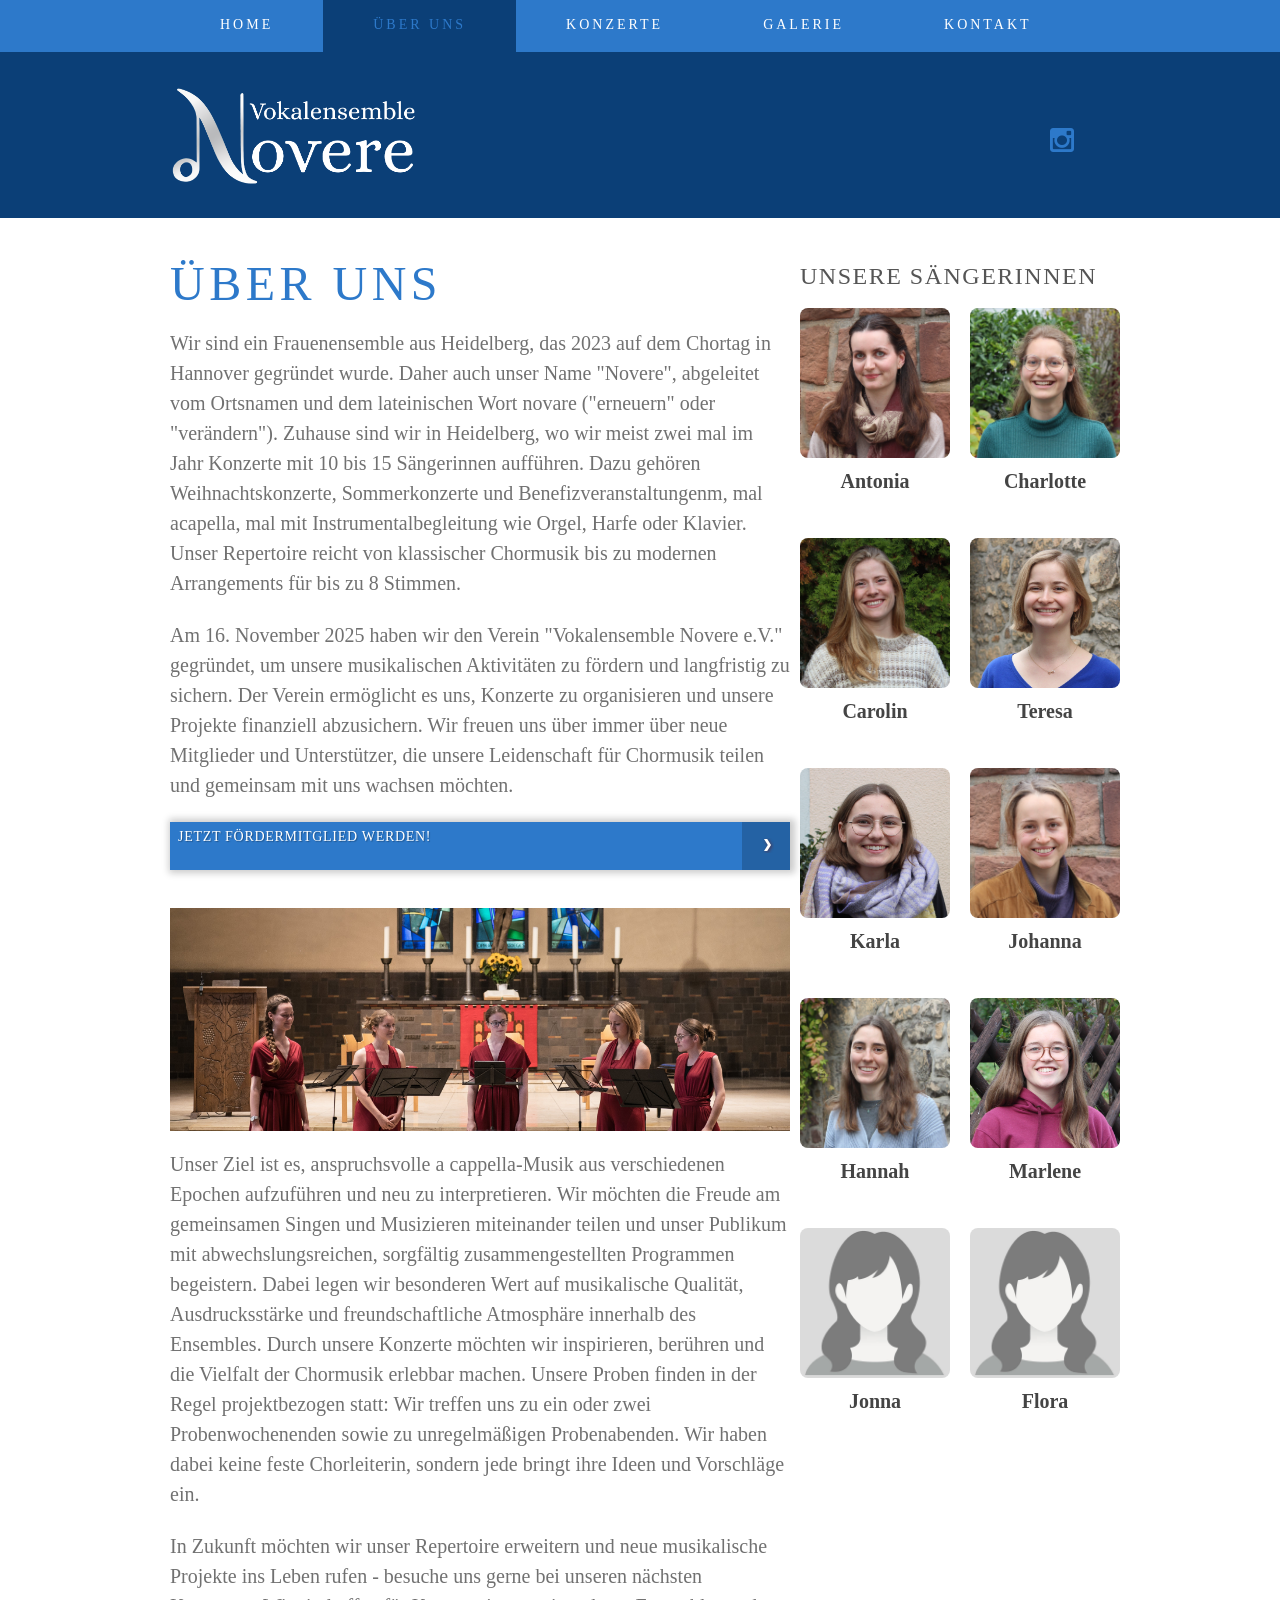
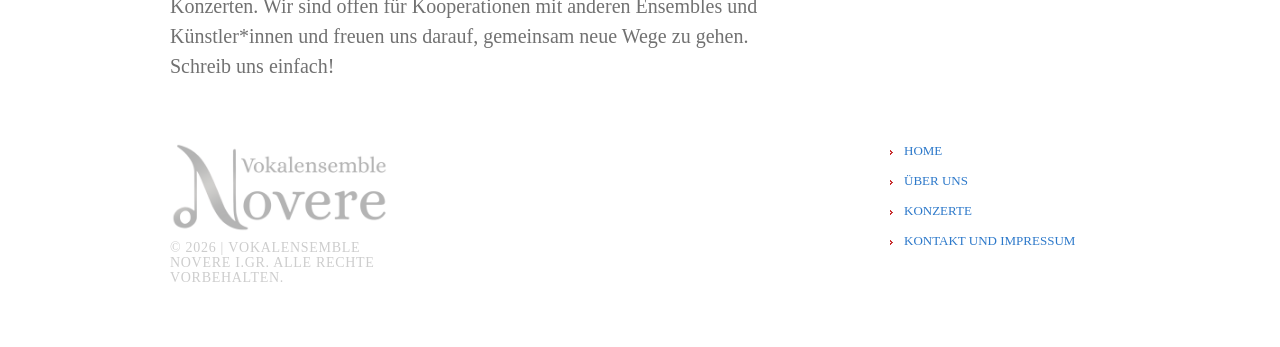
==== commit abc60aa0: "Change Member order" ====
--- a/aboutus.html
+++ b/aboutus.html
@@ -107,11 +107,11 @@
             </p>
         </div>
 
-        <h3 class="pad2 mrg6">Unsere Sängerinnen</h3> <!-- TODO Mitglieder austauschen -->
+        <h3 class="pad2 mrg6">Unsere Sängerinnen</h3>
         <div class="members-grid">
             <div class="member">
-                <img src="images/members/johanna.JPG" alt="Johanna" class="member-img">
-                <p class="member-name">Johanna</p>
+                <img src="images/members/antonia.JPG" alt="Antonia" class="member-img">
+                <p class="member-name">Antonia</p>
             </div>
 
             <div class="member">
@@ -135,15 +135,14 @@
             </div>
             
             <div class="member">
-                <img src="images/members/antonia.JPG" alt="Antonia" class="member-img">
-                <p class="member-name">Antonia</p>
+                <img src="images/members/johanna.JPG" alt="Johanna" class="member-img">
+                <p class="member-name">Johanna</p>
             </div>
             
             <div class="member">
                 <img src="images/members/hannah.JPG" alt="Hannah" class="member-img">
                 <p class="member-name">Hannah</p>
             </div>
-            
             
             
             <div class="member">
@@ -161,11 +160,6 @@
                 <p class="member-name">Flora</p>
             </div>
 
-            <div class="member">
-                <img src="images/members/member.jpg" alt="Katharina" class="member-img">
-                <p class="member-name">Katharina</p>
-            </div>
-            
         </div>
     </div>
 </div>
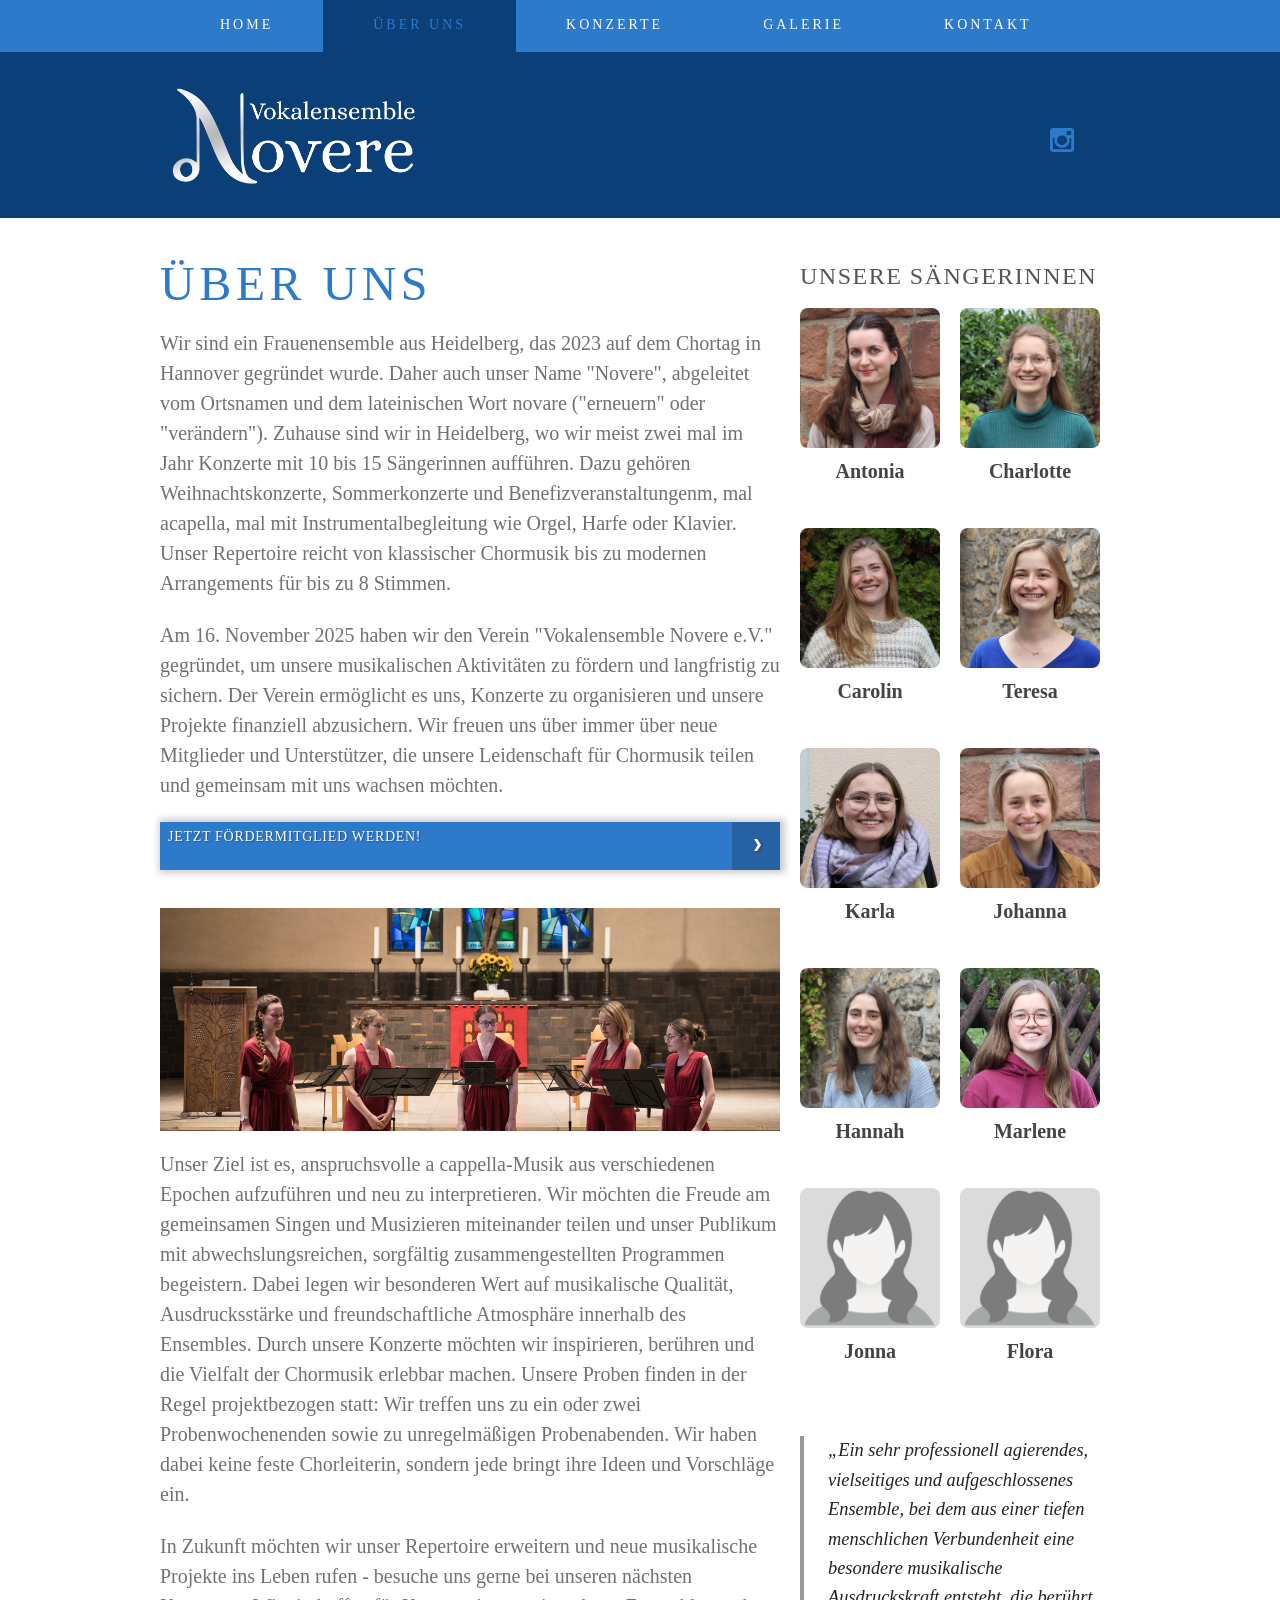
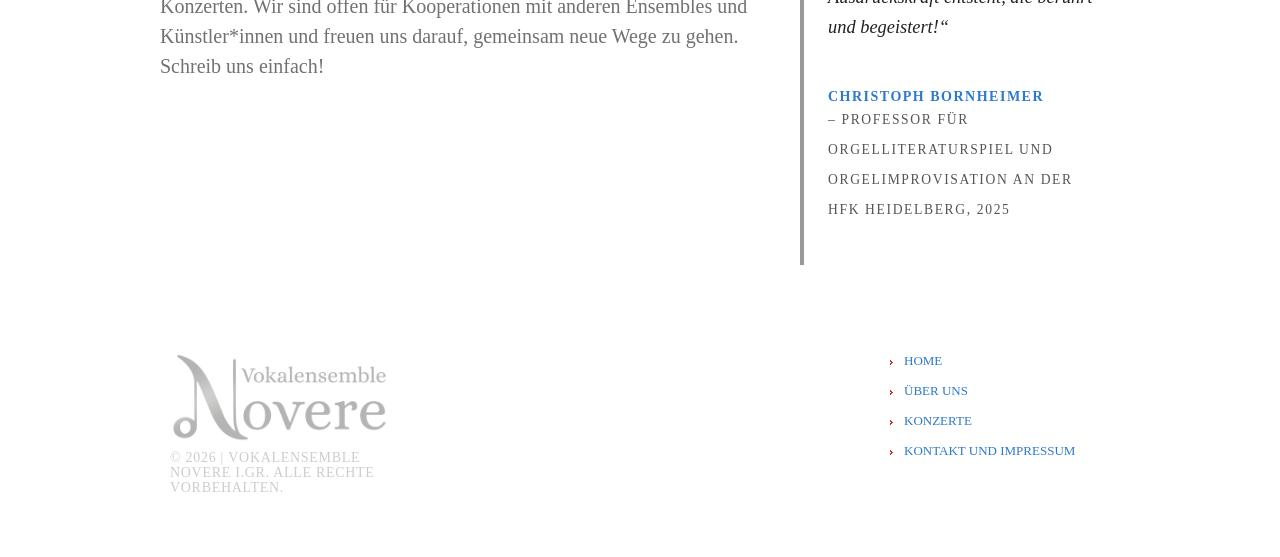
==== commit e3ade88f: "Change Position of Testimonial" ====
--- a/aboutus.html
+++ b/aboutus.html
@@ -68,98 +68,121 @@
 
 <div id="content">
     <div class="container_12">
-        <div class="grid_8">
-            <h2 class="pad2 mrg5">Über Uns</h2>
-            <p> <!-- Who, when, where? -->
-                Wir sind ein Frauenensemble aus Heidelberg, das 2023 auf dem Chortag in Hannover gegründet wurde.
-                Daher auch unser Name "Novere", abgeleitet vom Ortsnamen und dem lateinischen Wort novare ("erneuern" oder "verändern").
-                Zuhause sind wir in Heidelberg, wo wir meist zwei mal im Jahr Konzerte mit 10 bis 15 Sängerinnen aufführen.
-                Dazu gehören Weihnachtskonzerte, Sommerkonzerte und Benefizveranstaltungenm, mal acapella, mal mit Instrumentalbegleitung wie Orgel, Harfe oder Klavier.
-                Unser Repertoire reicht von klassischer Chormusik bis zu modernen Arrangements für bis zu 8 Stimmen.
-            </p>
-
-            <p> <!-- Vereinsgründung -->
-                Am  16. November 2025 haben wir den Verein "Vokalensemble Novere e.V." gegründet, um unsere musikalischen Aktivitäten zu fördern und langfristig zu sichern.
-                Der Verein ermöglicht es uns, Konzerte zu organisieren und unsere Projekte finanziell abzusichern.
-                Wir freuen uns über immer über neue Mitglieder und Unterstützer, die unsere Leidenschaft für Chormusik teilen und gemeinsam mit uns wachsen möchten.
-            </p>
+        <div class="row">
+            <div class="grid_8 alpha">
+                <h2 class="pad2 mrg5">Über Uns</h2>
+                <p> <!-- Who, when, where? -->
+                    Wir sind ein Frauenensemble aus Heidelberg, das 2023 auf dem Chortag in Hannover gegründet wurde.
+                    Daher auch unser Name "Novere", abgeleitet vom Ortsnamen und dem lateinischen Wort novare ("erneuern" oder "verändern").
+                    Zuhause sind wir in Heidelberg, wo wir meist zwei mal im Jahr Konzerte mit 10 bis 15 Sängerinnen aufführen.
+                    Dazu gehören Weihnachtskonzerte, Sommerkonzerte und Benefizveranstaltungenm, mal acapella, mal mit Instrumentalbegleitung wie Orgel, Harfe oder Klavier.
+                    Unser Repertoire reicht von klassischer Chormusik bis zu modernen Arrangements für bis zu 8 Stimmen.
+                </p>
+
+                <p> <!-- Vereinsgründung -->
+                    Am  16. November 2025 haben wir den Verein "Vokalensemble Novere e.V." gegründet, um unsere musikalischen Aktivitäten zu fördern und langfristig zu sichern.
+                    Der Verein ermöglicht es uns, Konzerte zu organisieren und unsere Projekte finanziell abzusichern.
+                    Wir freuen uns über immer über neue Mitglieder und Unterstützer, die unsere Leidenschaft für Chormusik teilen und gemeinsam mit uns wachsen möchten.
+                </p>
+                
+                <div class="div1">
+                    <a class="a2" href="contact.html"> Jetzt Fördermitglied werden!</a>
+                </div> 
+                
+                <figure class="mrg3">
+                    <img src="images/photos/2024-06-29_Konzertfoto_Berlin_schmal.JPG" alt="">
+                </figure>
+
+                <p> <!-- Mission, values, goals? -->
+                    Unser Ziel ist es, anspruchsvolle a cappella-Musik aus verschiedenen Epochen aufzuführen und neu zu interpretieren. 
+                    Wir möchten die Freude am gemeinsamen Singen und Musizieren miteinander teilen und unser Publikum mit abwechslungsreichen, sorgfältig zusammengestellten Programmen begeistern. 
+                    Dabei legen wir besonderen Wert auf musikalische Qualität, Ausdrucksstärke und freundschaftliche Atmosphäre innerhalb des Ensembles.
+                    Durch unsere Konzerte möchten wir inspirieren, berühren und die Vielfalt der Chormusik erlebbar machen.
+                    Unsere Proben finden in der Regel projektbezogen statt: Wir treffen uns zu ein oder zwei Probenwochenenden sowie zu unregelmäßigen Probenabenden.
+                    Wir haben dabei keine feste Chorleiterin, sondern jede bringt ihre Ideen und Vorschläge ein.
+                </p>
+
+                <p> <!-- Future plans? -->
+                    In Zukunft möchten wir unser Repertoire erweitern und neue musikalische Projekte ins Leben rufen - besuche uns gerne bei unseren nächsten Konzerten.
+                    Wir sind offen für Kooperationen mit anderen Ensembles und Künstler*innen und freuen uns darauf, gemeinsam neue Wege zu gehen. Schreib uns einfach!
+                </p>
+            </div>
             
-            <div class="div1">
-                <a class="a2" href="contact.html"> Jetzt Fördermitglied werden!</a>
-            </div> 
-            
-            <figure class="mrg3">
-                <img src="images/photos/2024-06-29_Konzertfoto_Berlin_schmal.JPG" alt="">
-            </figure>
-
-            <p> <!-- Mission, values, goals? -->
-                Unser Ziel ist es, anspruchsvolle a cappella-Musik aus verschiedenen Epochen aufzuführen und neu zu interpretieren. 
-                Wir möchten die Freude am gemeinsamen Singen und Musizieren miteinander teilen und unser Publikum mit abwechslungsreichen, sorgfältig zusammengestellten Programmen begeistern. 
-                Dabei legen wir besonderen Wert auf musikalische Qualität, Ausdrucksstärke und freundschaftliche Atmosphäre innerhalb des Ensembles.
-                Durch unsere Konzerte möchten wir inspirieren, berühren und die Vielfalt der Chormusik erlebbar machen.
-                Unsere Proben finden in der Regel projektbezogen statt: Wir treffen uns zu ein oder zwei Probenwochenenden sowie zu unregelmäßigen Probenabenden.
-                Wir haben dabei keine feste Chorleiterin, sondern jede bringt ihre Ideen und Vorschläge ein.
-            </p>
-
-            <p> <!-- Future plans? -->
-                In Zukunft möchten wir unser Repertoire erweitern und neue musikalische Projekte ins Leben rufen - besuche uns gerne bei unseren nächsten Konzerten.
-                Wir sind offen für Kooperationen mit anderen Ensembles und Künstler*innen und freuen uns darauf, gemeinsam neue Wege zu gehen. Schreib uns einfach!
-            </p>
-        </div>
-
-        <h3 class="pad2 mrg6">Unsere Sängerinnen</h3>
-        <div class="members-grid">
-            <div class="member">
-                <img src="images/members/antonia.JPG" alt="Antonia" class="member-img">
-                <p class="member-name">Antonia</p>
-            </div>
-
-            <div class="member">
-                <img src="images/members/charlotte.JPG" alt="Charlotte" class="member-img">
-                <p class="member-name">Charlotte</p>
-            </div>
-
-            <div class="member">
-                <img src="images/members/carolin.JPG" alt="Carolin" class="member-img">
-                <p class="member-name">Carolin</p>
-            </div>
-
-            <div class="member">
-                <img src="images/members/teresa.JPG" alt="Teresa" class="member-img">
-                <p class="member-name">Teresa</p>
-            </div>
-
-            <div class="member">
-                <img src="images/members/karla.JPG" alt="Karla" class="member-img">
-                <p class="member-name">Karla</p>
-            </div>
-            
-            <div class="member">
-                <img src="images/members/johanna.JPG" alt="Johanna" class="member-img">
-                <p class="member-name">Johanna</p>
-            </div>
-            
-            <div class="member">
-                <img src="images/members/hannah.JPG" alt="Hannah" class="member-img">
-                <p class="member-name">Hannah</p>
-            </div>
-            
-            
-            <div class="member">
-                <img src="images/members/marlene.JPG" alt="Marlene" class="member-img">
-                <p class="member-name">Marlene</p>
-            </div>
-            
-            <div class="member">
-                <img src="images/members/member.jpg" alt="Jonna" class="member-img">
-                <p class="member-name">Jonna</p>
-            </div>
-            
-            <div class="member">
-                <img src="images/members/member.jpg" alt="Flora" class="member-img">
-                <p class="member-name">Flora</p>
-            </div>
-
+            <div class="grid_4">
+                <h3 class="pad2 mrg6">Unsere Sängerinnen</h3>
+                <div class="members-grid">
+                    <div class="member">
+                        <img src="images/members/antonia.JPG" alt="Antonia" class="member-img">
+                        <p class="member-name">Antonia</p>
+                    </div>
+
+                    <div class="member">
+                        <img src="images/members/charlotte.JPG" alt="Charlotte" class="member-img">
+                        <p class="member-name">Charlotte</p>
+                    </div>
+
+                    <div class="member">
+                        <img src="images/members/carolin.JPG" alt="Carolin" class="member-img">
+                        <p class="member-name">Carolin</p>
+                    </div>
+
+                    <div class="member">
+                        <img src="images/members/teresa.JPG" alt="Teresa" class="member-img">
+                        <p class="member-name">Teresa</p>
+                    </div>
+
+                    <div class="member">
+                        <img src="images/members/karla.JPG" alt="Karla" class="member-img">
+                        <p class="member-name">Karla</p>
+                    </div>
+                    
+                    <div class="member">
+                        <img src="images/members/johanna.JPG" alt="Johanna" class="member-img">
+                        <p class="member-name">Johanna</p>
+                    </div>
+                    
+                    <div class="member">
+                        <img src="images/members/hannah.JPG" alt="Hannah" class="member-img">
+                        <p class="member-name">Hannah</p>
+                    </div>
+                    
+                    <div class="member">
+                        <img src="images/members/marlene.JPG" alt="Marlene" class="member-img">
+                        <p class="member-name">Marlene</p>
+                    </div>
+                    
+                    <div class="member">
+                        <img src="images/members/member.jpg" alt="Jonna" class="member-img">
+                        <p class="member-name">Jonna</p>
+                    </div>
+                    
+                    <div class="member">
+                        <img src="images/members/member.jpg" alt="Flora" class="member-img">
+                        <p class="member-name">Flora</p>
+                    </div>
+                </div>
+                
+                <article class="blk4 quote">
+                    <blockquote>
+                        <p class="quote-text">
+                            „Ein sehr professionell agierendes, vielseitiges und aufgeschlossenes Ensemble,
+                            bei dem aus einer tiefen menschlichen Verbundenheit eine besondere musikalische
+                            Ausdruckskraft entsteht, die berührt und begeistert!“
+                        </p>
+                    </blockquote>
+
+                    <footer class="quote-meta">
+                        <div class="a8">
+
+                        
+                        <a href="https://www.christoph-bornheimer.de/" target="_blank" rel="noopener">
+                            Christoph Bornheimer
+                        </a>
+                        </div>
+                        <span>– Professor für Orgelliteraturspiel und Orgelimprovisation an der HfK Heidelberg, 2025</span>
+                    </footer>
+                </article>
+            </div>
         </div>
     </div>
 </div>
--- a/css/style.css
+++ b/css/style.css
@@ -323,7 +323,8 @@
   background: #ffffff;
   padding: 12px 40px;
   border-radius: 6px;
-  margin: 12px 200px;
+  margin: 12px auto;
+  max-width: 500px;
   text-align: left;
   font-family: "Courier New", monospace;
   border: 1px solid #e0e0e0;
@@ -348,6 +349,40 @@
 .instagram-link:hover {
   text-decoration: underline;
   color: #bababa;
+}
+
+/*-------------quotes--------------*/
+.quote {
+    max-width: 650px;
+    margin: 3rem auto;
+    padding-left: 1.5rem;
+    border-left: 4px solid #999;
+}
+
+.quote blockquote {
+    margin: 0;
+}
+
+.quote-text {
+    font-family: "Times New Roman", serif;
+    font-size: 1.15rem;
+    font-style: italic;
+    line-height: 1.6;
+    color: #222;
+}
+
+.quote-meta {
+    margin-top: 0.75rem;
+    font-size: 0.85rem;
+    text-transform: uppercase;
+    letter-spacing: 0.12em;
+    color: #555;
+}
+
+.quote-meta a {
+    color: inherit;
+    text-decoration: none;
+    font-weight: bold;
 }
 
 /*-------------images--------------*/
@@ -455,7 +490,7 @@
 	text-transform: uppercase;
 	color: #2d79ca;
 }
-.list1 a:hover, .a6:hover, .a7:hover, div.a8 a:hover{
+.list1 a:hover, .a6:hover, .a7:hover, div.a8 a:hover,  div.a9 a:hover{
 	color: #bababa;
 }
 .list1 a:before{
@@ -650,6 +685,13 @@
 	color: #2d79ca;
 	text-transform: uppercase;
 	font: 14px 'times new roman';
+	letter-spacing: 1.5px;
+}
+
+.a9{
+	color: #2d79ca;
+	text-transform: uppercase;
+	font: 20px 'times new roman';
 	letter-spacing: 1.5px;
 }
 
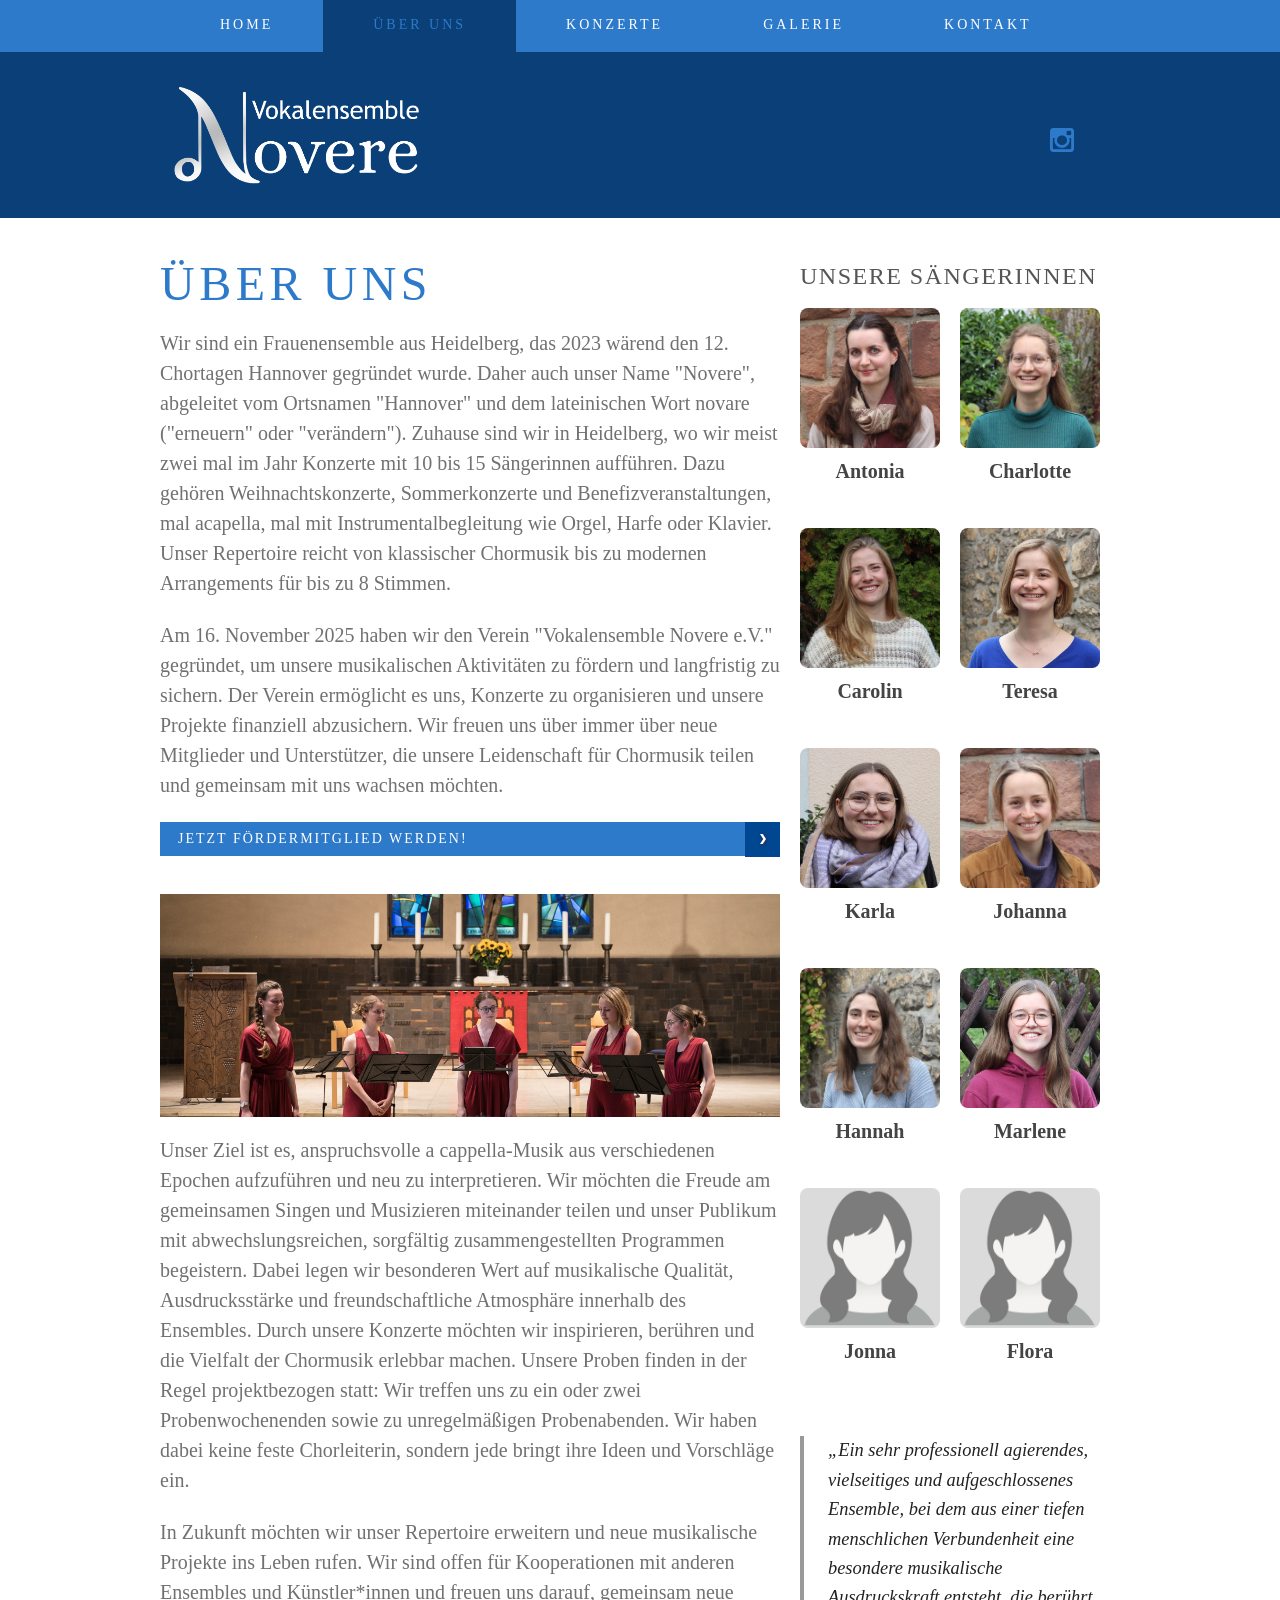
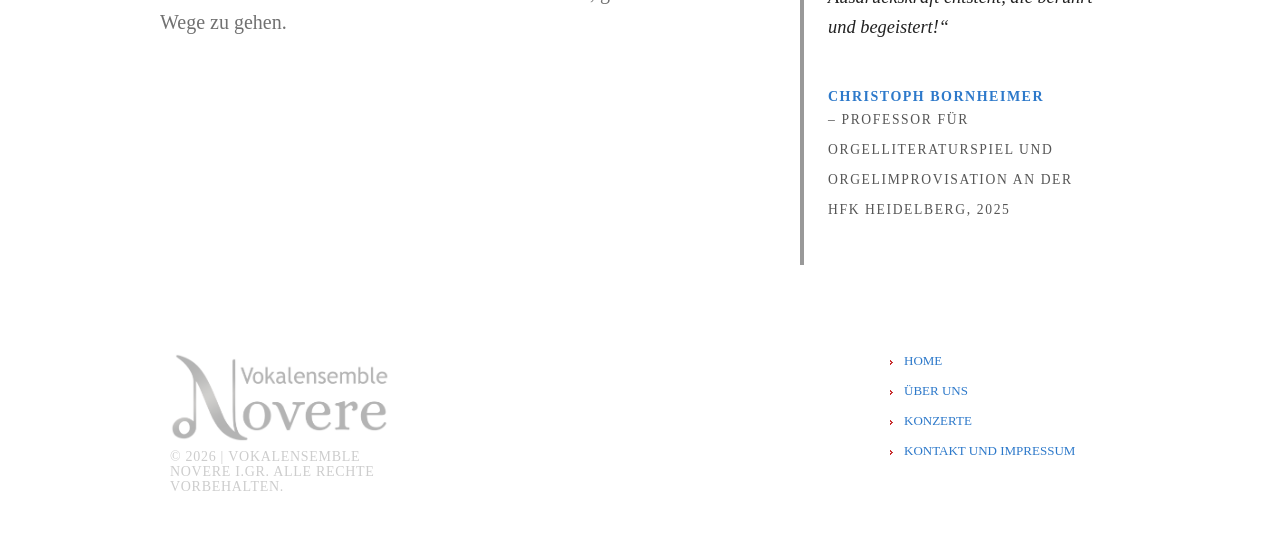
==== commit a1bccebc: "minor content changes" ====
--- a/aboutus.html
+++ b/aboutus.html
@@ -72,10 +72,10 @@
             <div class="grid_8 alpha">
                 <h2 class="pad2 mrg5">Über Uns</h2>
                 <p> <!-- Who, when, where? -->
-                    Wir sind ein Frauenensemble aus Heidelberg, das 2023 auf dem Chortag in Hannover gegründet wurde.
-                    Daher auch unser Name "Novere", abgeleitet vom Ortsnamen und dem lateinischen Wort novare ("erneuern" oder "verändern").
+                    Wir sind ein Frauenensemble aus Heidelberg, das 2023 wärend den 12. Chortagen Hannover gegründet wurde.
+                    Daher auch unser Name "Novere", abgeleitet vom Ortsnamen "Hannover" und dem lateinischen Wort novare ("erneuern" oder "verändern").
                     Zuhause sind wir in Heidelberg, wo wir meist zwei mal im Jahr Konzerte mit 10 bis 15 Sängerinnen aufführen.
-                    Dazu gehören Weihnachtskonzerte, Sommerkonzerte und Benefizveranstaltungenm, mal acapella, mal mit Instrumentalbegleitung wie Orgel, Harfe oder Klavier.
+                    Dazu gehören Weihnachtskonzerte, Sommerkonzerte und Benefizveranstaltungen, mal acapella, mal mit Instrumentalbegleitung wie Orgel, Harfe oder Klavier.
                     Unser Repertoire reicht von klassischer Chormusik bis zu modernen Arrangements für bis zu 8 Stimmen.
                 </p>
 
@@ -86,7 +86,7 @@
                 </p>
                 
                 <div class="div1">
-                    <a class="a2" href="contact.html"> Jetzt Fördermitglied werden!</a>
+                    <a class="a4" href="contact.html"> Jetzt Fördermitglied werden!</a>
                 </div> 
                 
                 <figure class="mrg3">
@@ -103,8 +103,8 @@
                 </p>
 
                 <p> <!-- Future plans? -->
-                    In Zukunft möchten wir unser Repertoire erweitern und neue musikalische Projekte ins Leben rufen - besuche uns gerne bei unseren nächsten Konzerten.
-                    Wir sind offen für Kooperationen mit anderen Ensembles und Künstler*innen und freuen uns darauf, gemeinsam neue Wege zu gehen. Schreib uns einfach!
+                    In Zukunft möchten wir unser Repertoire erweitern und neue musikalische Projekte ins Leben rufen.
+                    Wir sind offen für Kooperationen mit anderen Ensembles und Künstler*innen und freuen uns darauf, gemeinsam neue Wege zu gehen.
                 </p>
             </div>
             
--- a/css/style.css
+++ b/css/style.css
@@ -31,7 +31,7 @@
 p {
 	margin-bottom: 22px;
 }
-h2, h3{
+h2, h22, h3{
 	font-weight: normal;
 	font-family: 'times new roman';
 	text-transform: uppercase;
@@ -44,6 +44,16 @@
 	margin-bottom: 20px;
 	line-height: 40px;
 }
+
+h22{
+	font-size: 48px;
+	letter-spacing: 4.5px;
+	color: #555; /*  #c73030;*/
+	padding-top: 43px;
+	margin-bottom: 20px;
+	line-height: 40px;
+}
+
 h3{
 	font-size: 24px;
 	color: #555;
@@ -52,6 +62,7 @@
 	margin-bottom: 15px;
 	padding-top: 43px;
 }
+
 img {
 	max-width: 100%;
 }
@@ -264,7 +275,7 @@
 .concert-past {
     margin-bottom: 30px;
     padding:15px 0px;
-    border-bottom: 1px solid #ddd;  /* feine Trennung */
+    /*border-bottom: 1px solid #ddd;  /* feine Trennung */
 }
 .concert-info h4 {
     font-size: 22px;
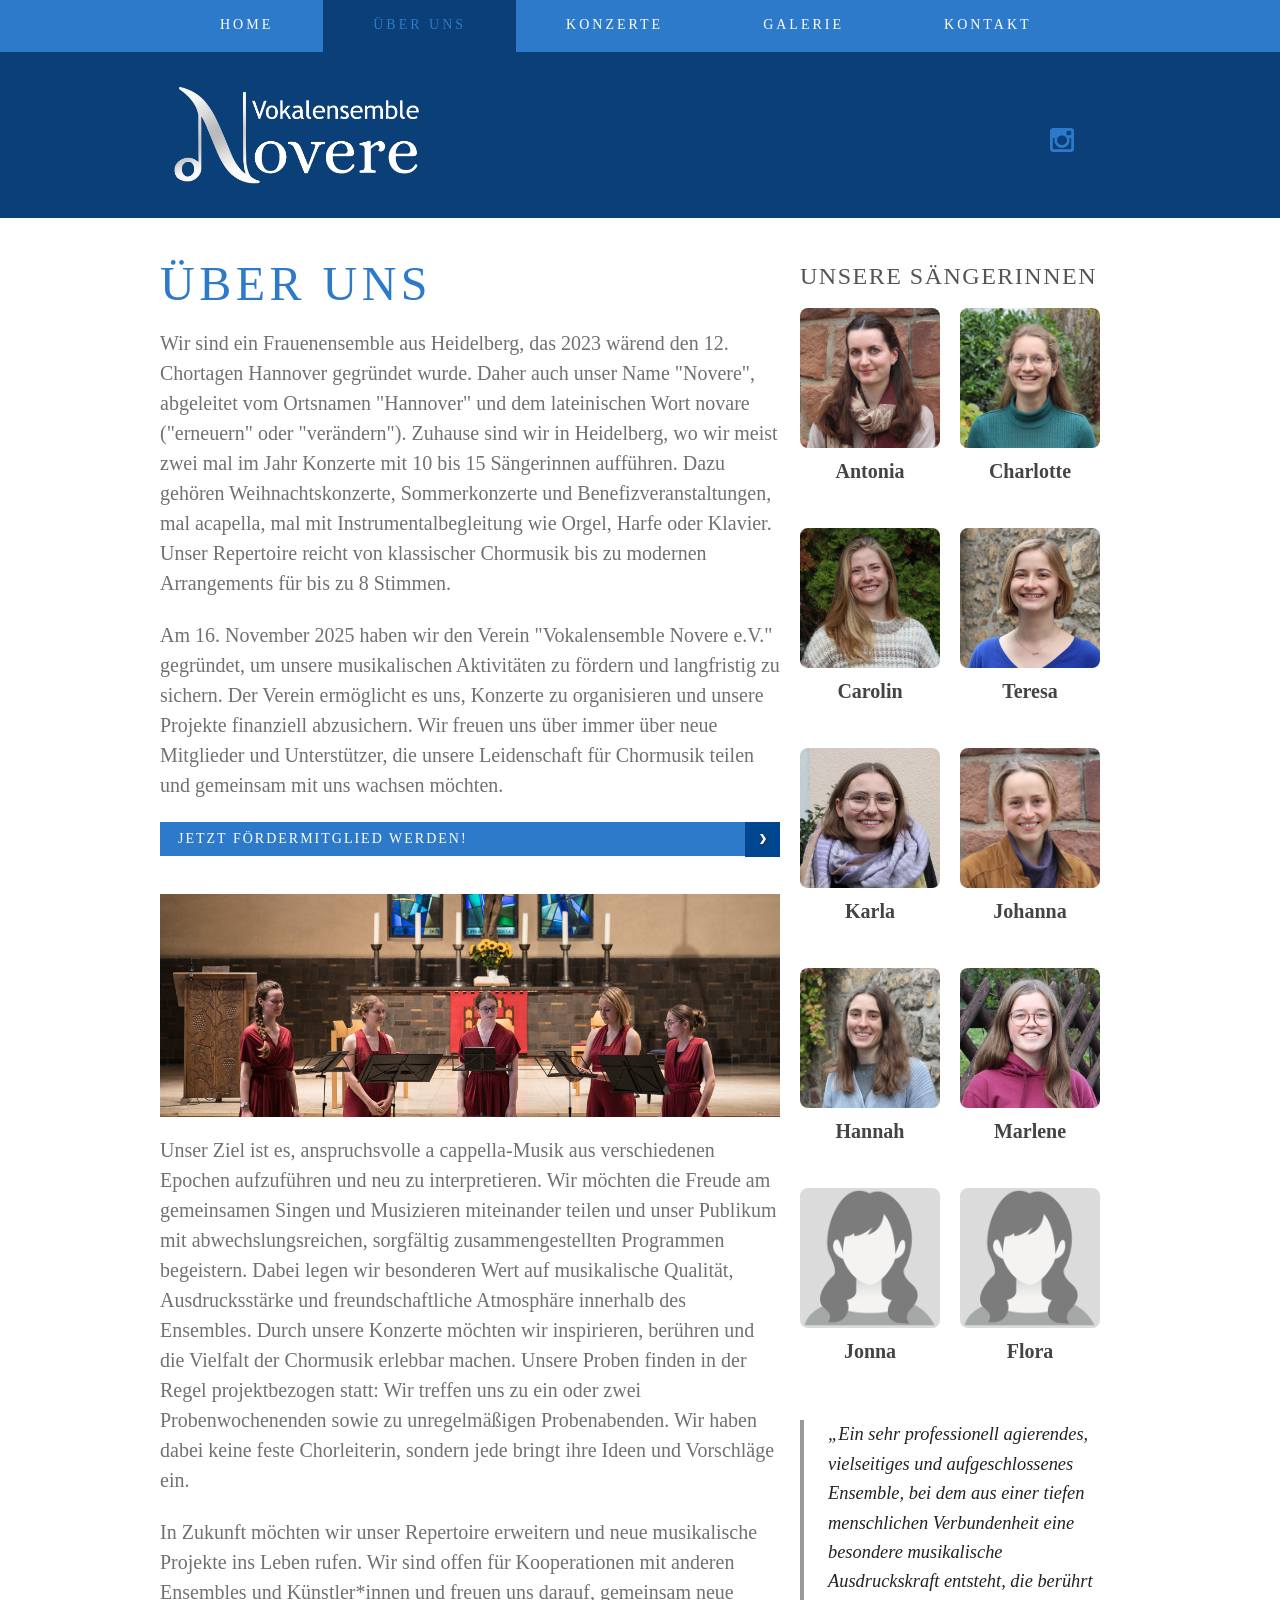
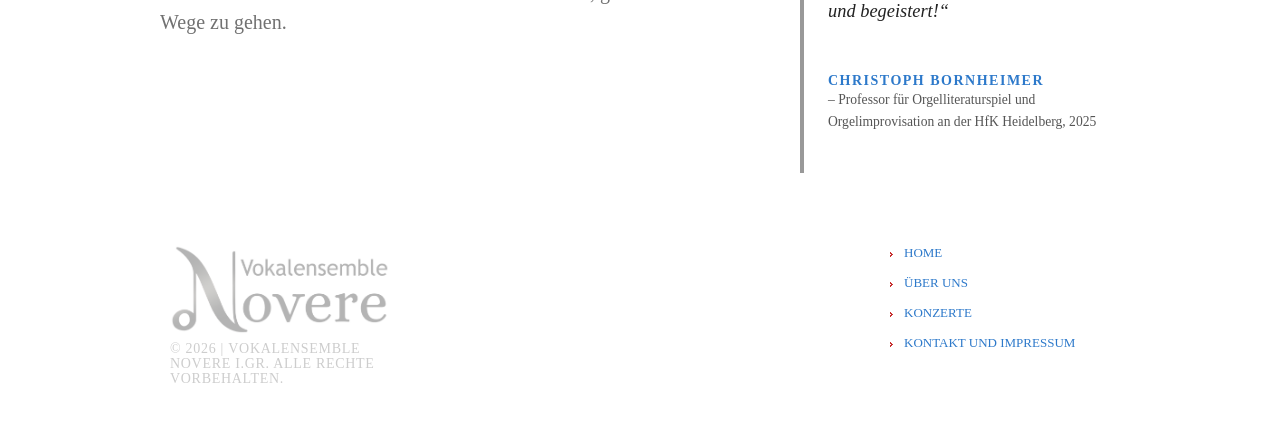
==== commit 3787dee1: "Restyling of Quotes" ====
--- a/aboutus.html
+++ b/aboutus.html
@@ -170,11 +170,8 @@
                             Ausdruckskraft entsteht, die berührt und begeistert!“
                         </p>
                     </blockquote>
-
                     <footer class="quote-meta">
                         <div class="a8">
-
-                        
                         <a href="https://www.christoph-bornheimer.de/" target="_blank" rel="noopener">
                             Christoph Bornheimer
                         </a>
--- a/css/style.css
+++ b/css/style.css
@@ -365,7 +365,7 @@
 /*-------------quotes--------------*/
 .quote {
     max-width: 650px;
-    margin: 3rem auto;
+    margin: 2rem auto;
     padding-left: 1.5rem;
     border-left: 4px solid #999;
 }
@@ -385,14 +385,14 @@
 .quote-meta {
     margin-top: 0.75rem;
     font-size: 0.85rem;
-    text-transform: uppercase;
-    letter-spacing: 0.12em;
+	line-height: 1.6;
     color: #555;
 }
 
 .quote-meta a {
     color: inherit;
     text-decoration: none;
+	text-transform: uppercase;
     font-weight: bold;
 }
 
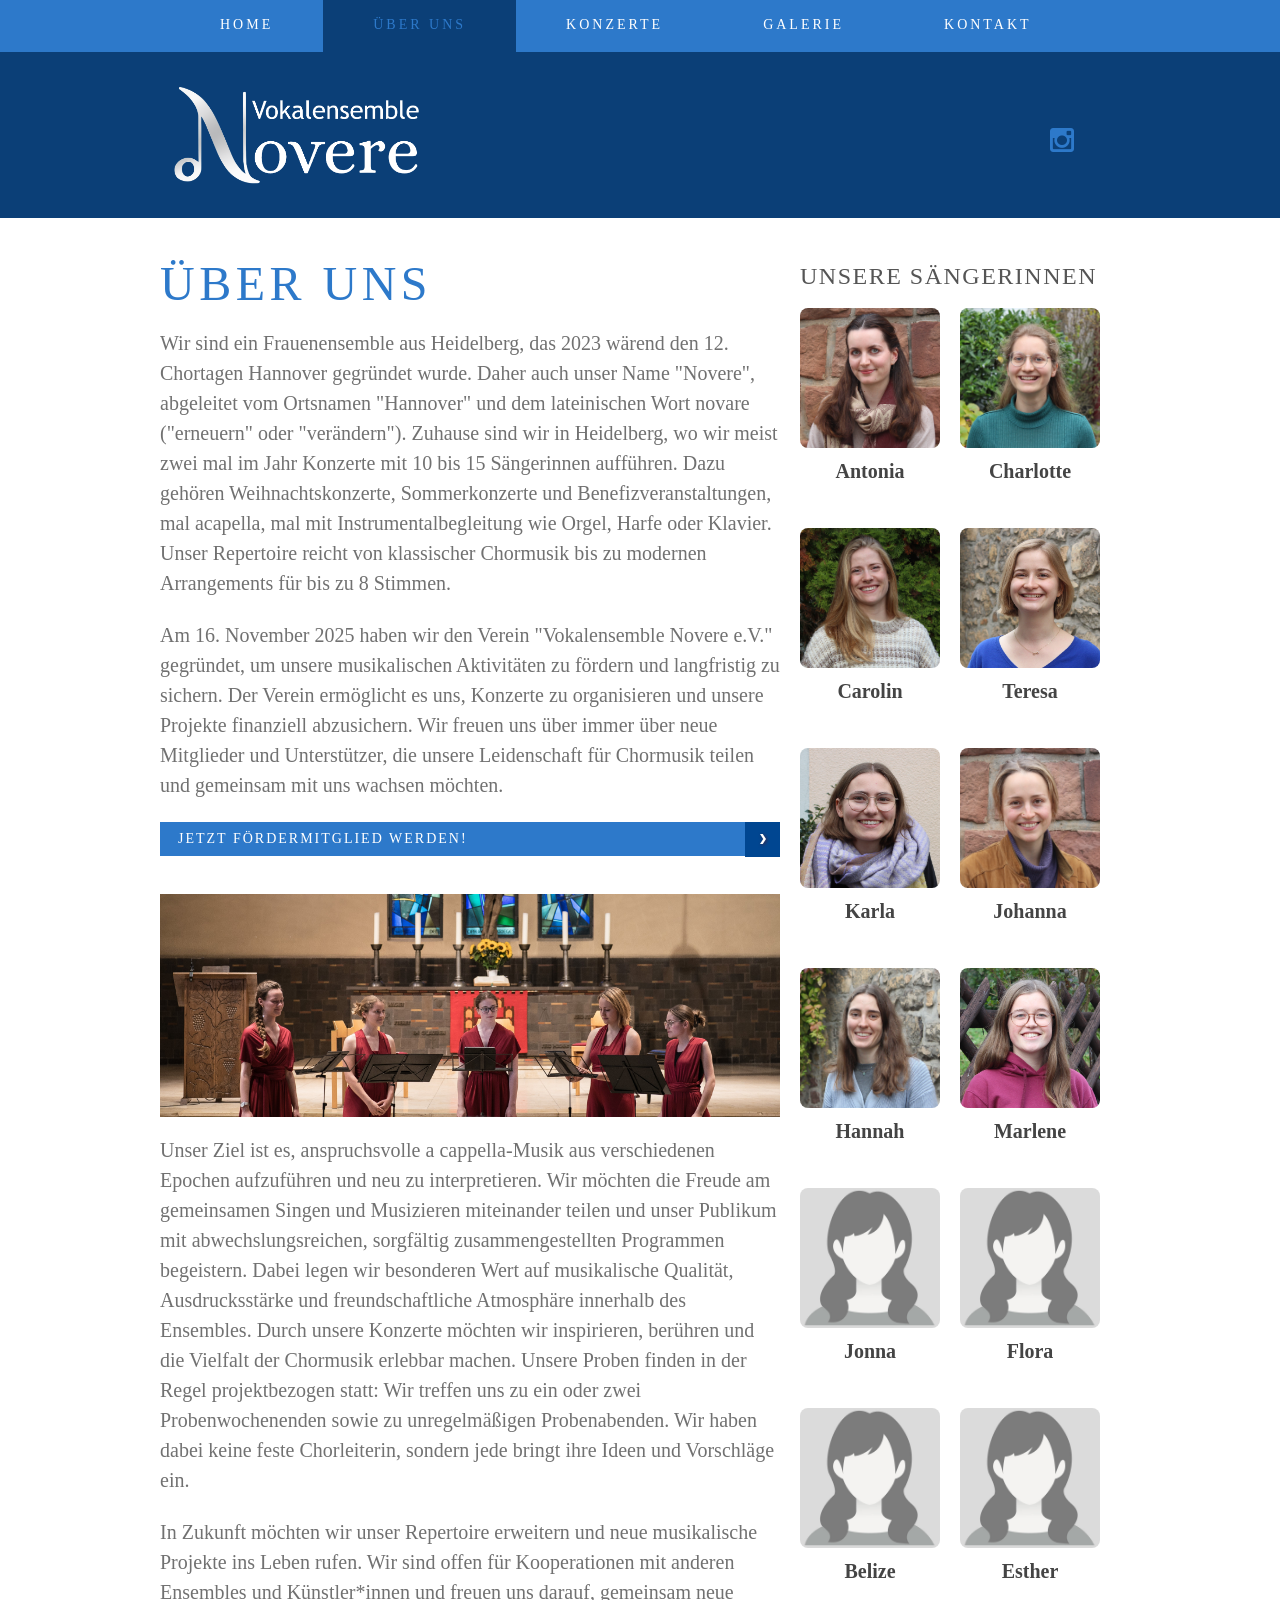
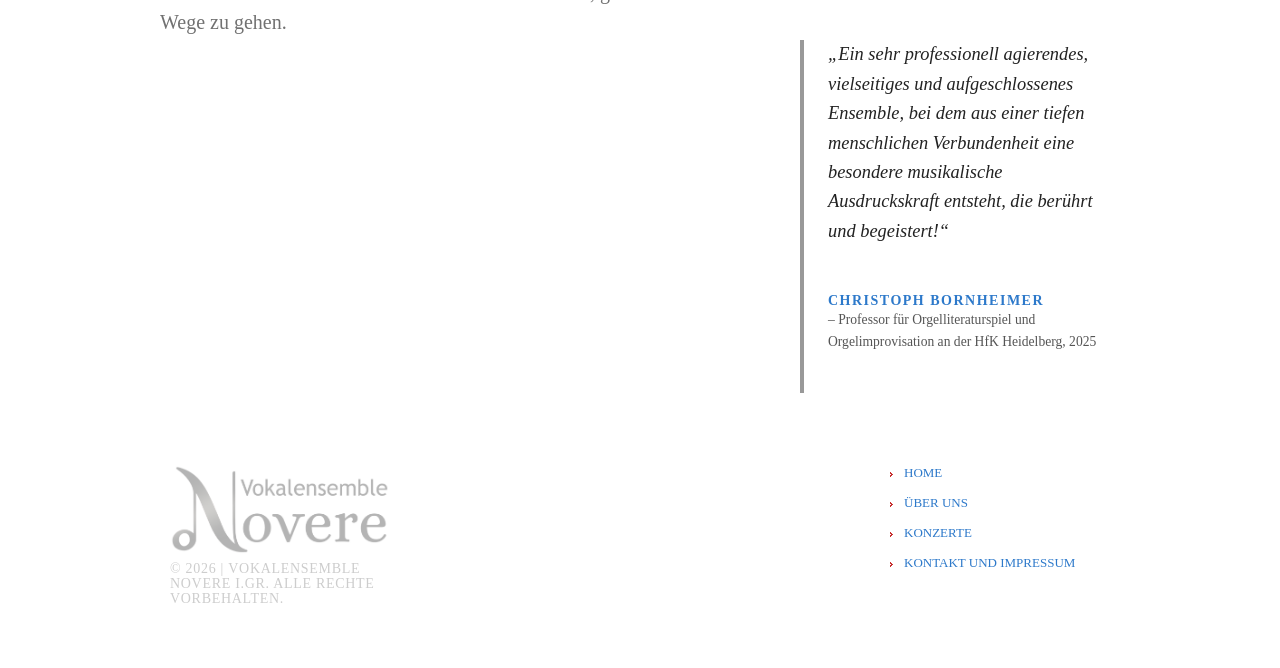
==== commit 41ed9984: "added poster for summer concert" ====
--- a/aboutus.html
+++ b/aboutus.html
@@ -159,6 +159,16 @@
                     <div class="member">
                         <img src="images/members/member.jpg" alt="Flora" class="member-img">
                         <p class="member-name">Flora</p>
+                    </div>
+
+                    <div class="member">
+                        <img src="images/members/member.jpg" alt="Belize" class="member-img">
+                        <p class="member-name">Belize</p>
+                    </div>
+
+                    <div class="member">
+                        <img src="images/members/member.jpg" alt="Esther" class="member-img">
+                        <p class="member-name">Esther</p>
                     </div>
                 </div>
                 
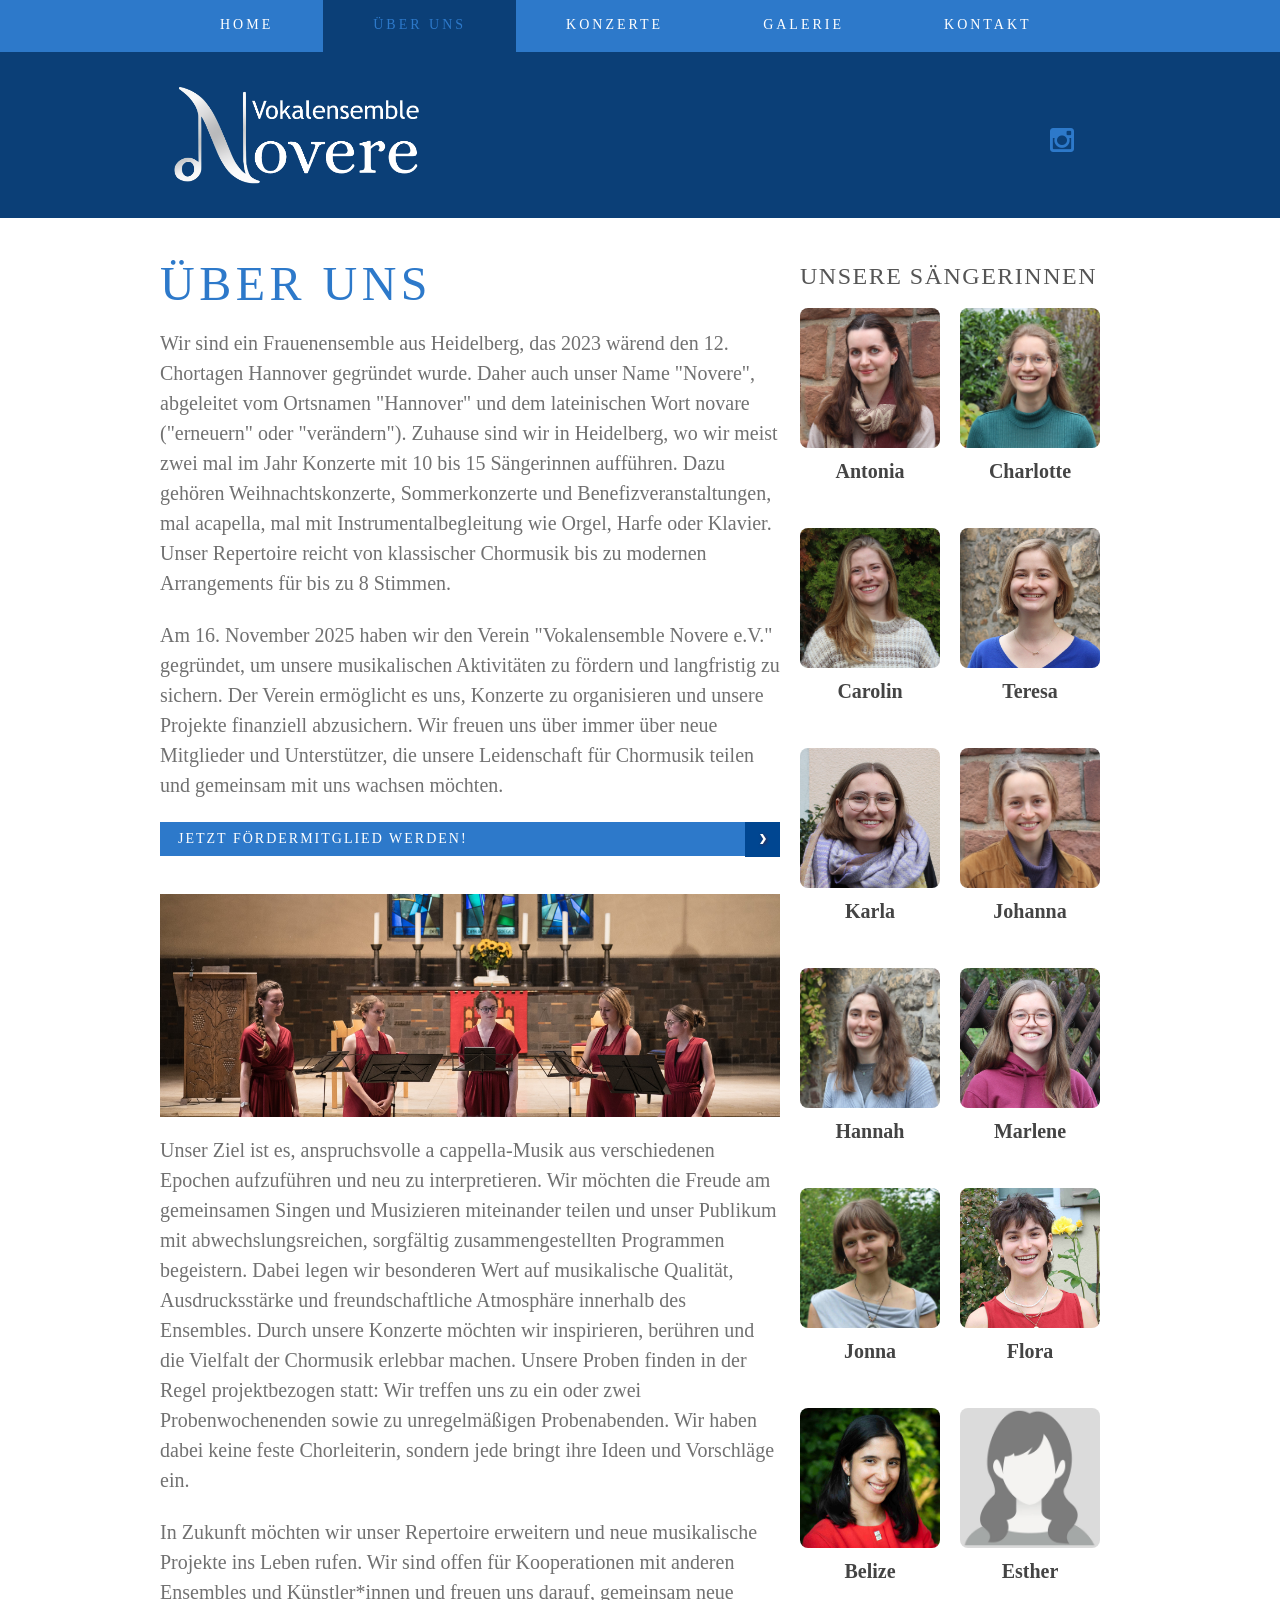
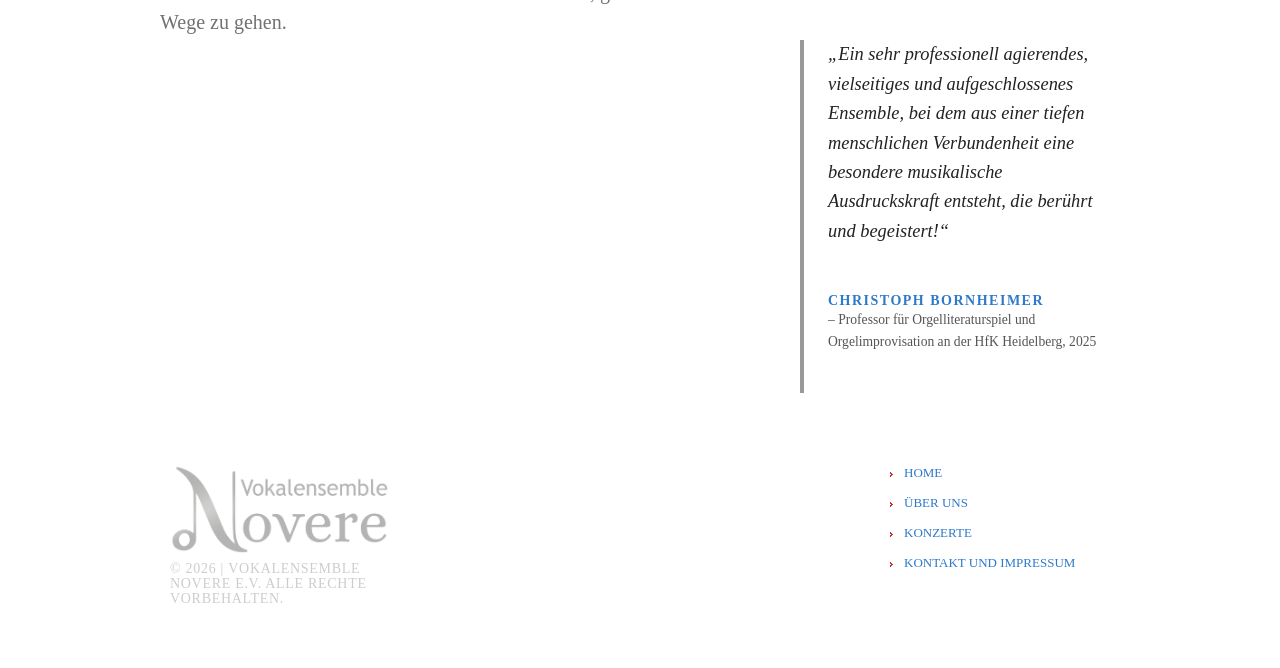
==== commit 2ce88592: "Aktuelle Änderungen" ====
--- a/aboutus.html
+++ b/aboutus.html
@@ -152,17 +152,17 @@
                     </div>
                     
                     <div class="member">
-                        <img src="images/members/member.jpg" alt="Jonna" class="member-img">
+                        <img src="images/members/jonna.jpg" alt="Jonna" class="member-img">
                         <p class="member-name">Jonna</p>
                     </div>
                     
                     <div class="member">
-                        <img src="images/members/member.jpg" alt="Flora" class="member-img">
+                        <img src="images/members/flora.jpg" alt="Flora" class="member-img">
                         <p class="member-name">Flora</p>
                     </div>
 
                     <div class="member">
-                        <img src="images/members/member.jpg" alt="Belize" class="member-img">
+                        <img src="images/members/belize.jpg" alt="Belize" class="member-img">
                         <p class="member-name">Belize</p>
                     </div>
 
@@ -210,7 +210,7 @@
         
         <div class="grid_3">
             <h1><a href="index.html"><img src="images/logo_footer.png" alt=""></a></h1>
-            <p class="privacy">&copy; <span id="copyright-year"></span>&nbsp;|&nbsp;<a href="contact.html">Vokalensemble Novere i.Gr. Alle Rechte vorbehalten.</a></p><!--{%FOOTER_LINK} -->
+            <p class="privacy">&copy; <span id="copyright-year"></span>&nbsp;|&nbsp;<a href="contact.html">Vokalensemble Novere e.V. Alle Rechte vorbehalten.</a></p><!--{%FOOTER_LINK} -->
         </div>
     </div>
 </footer>
